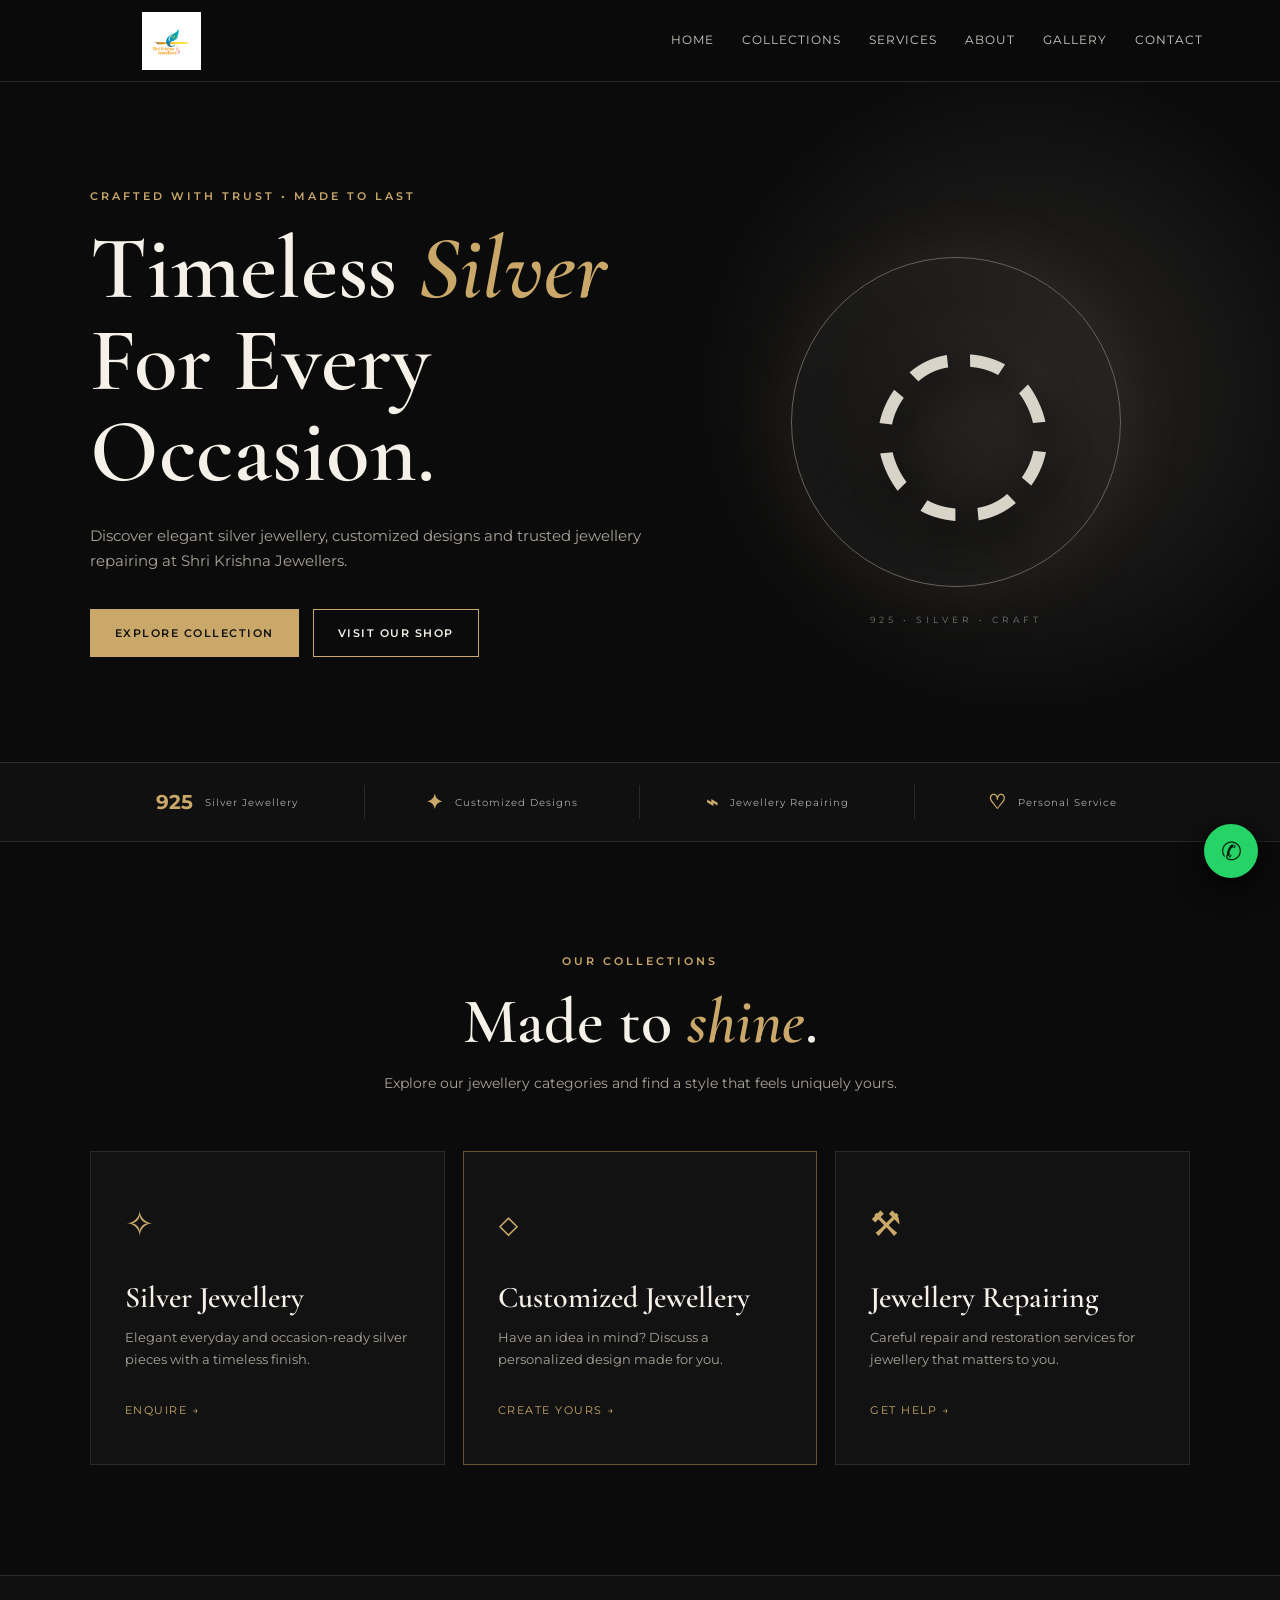
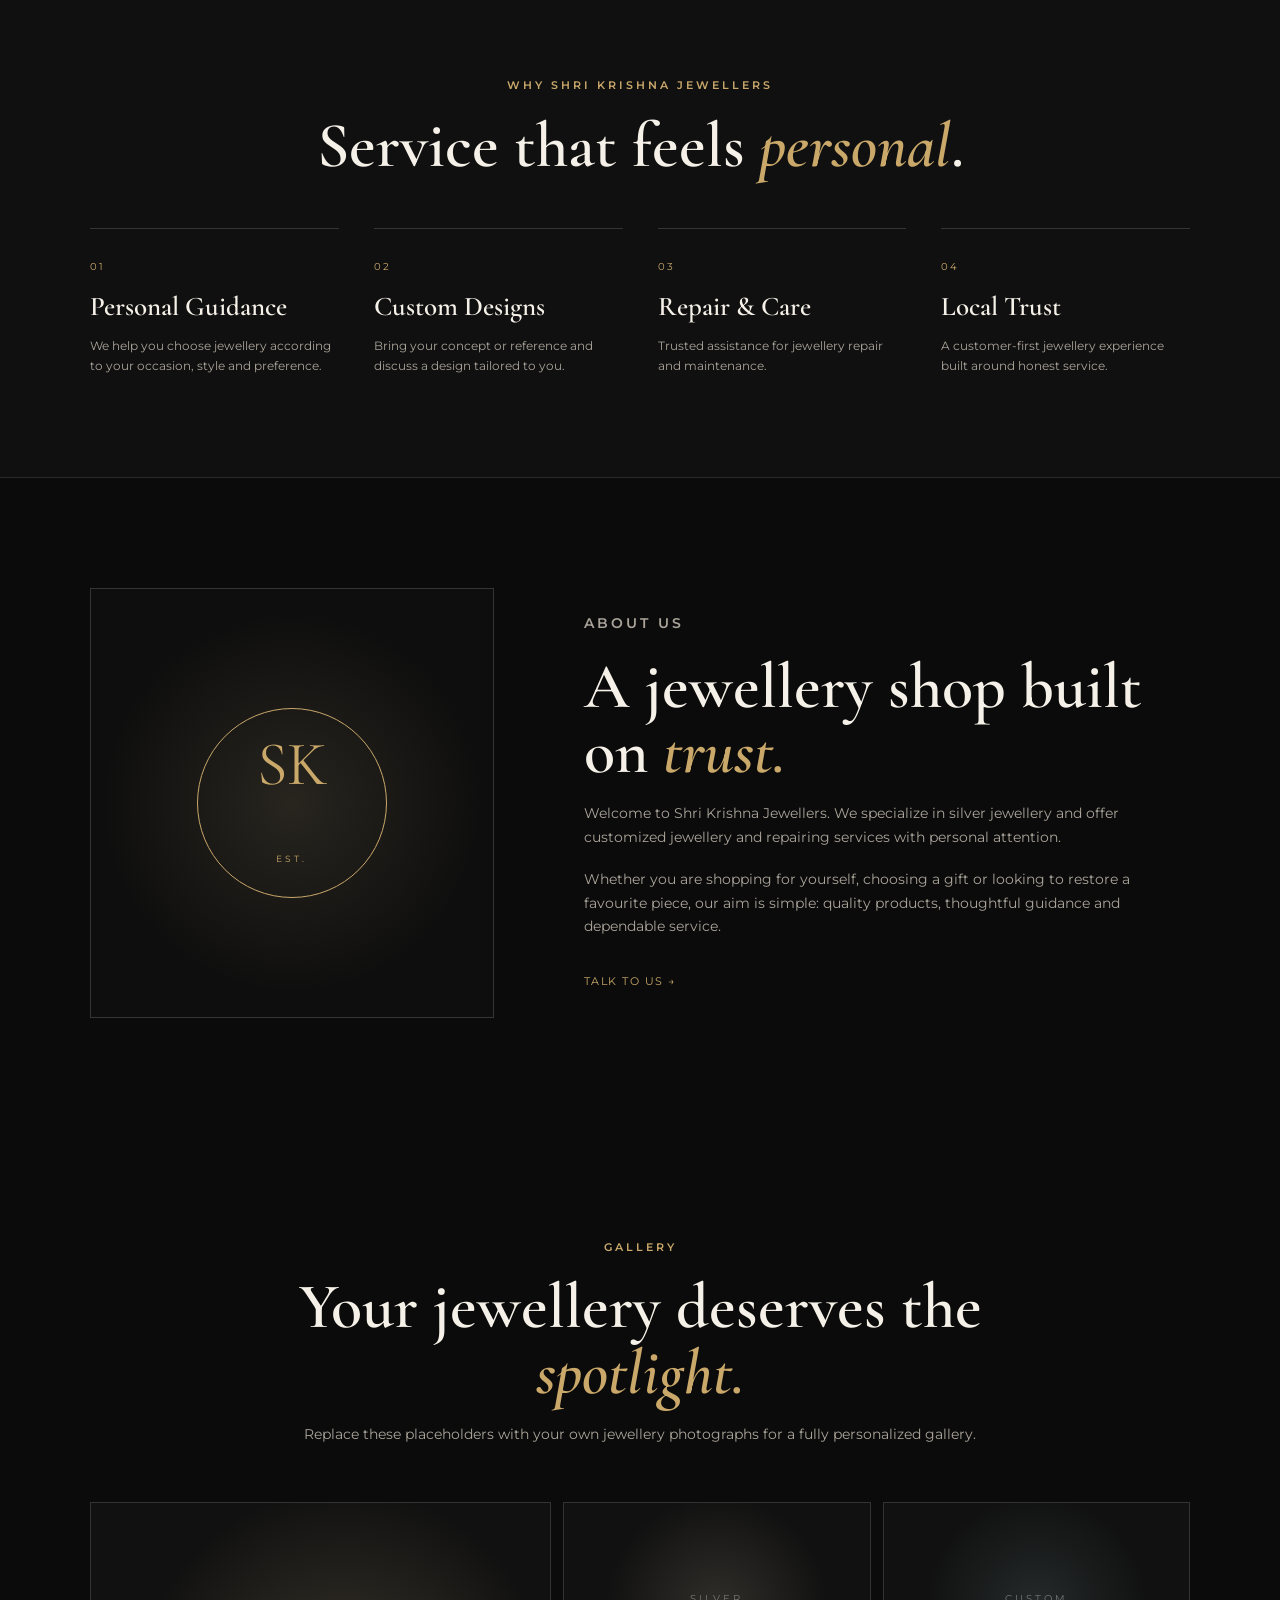
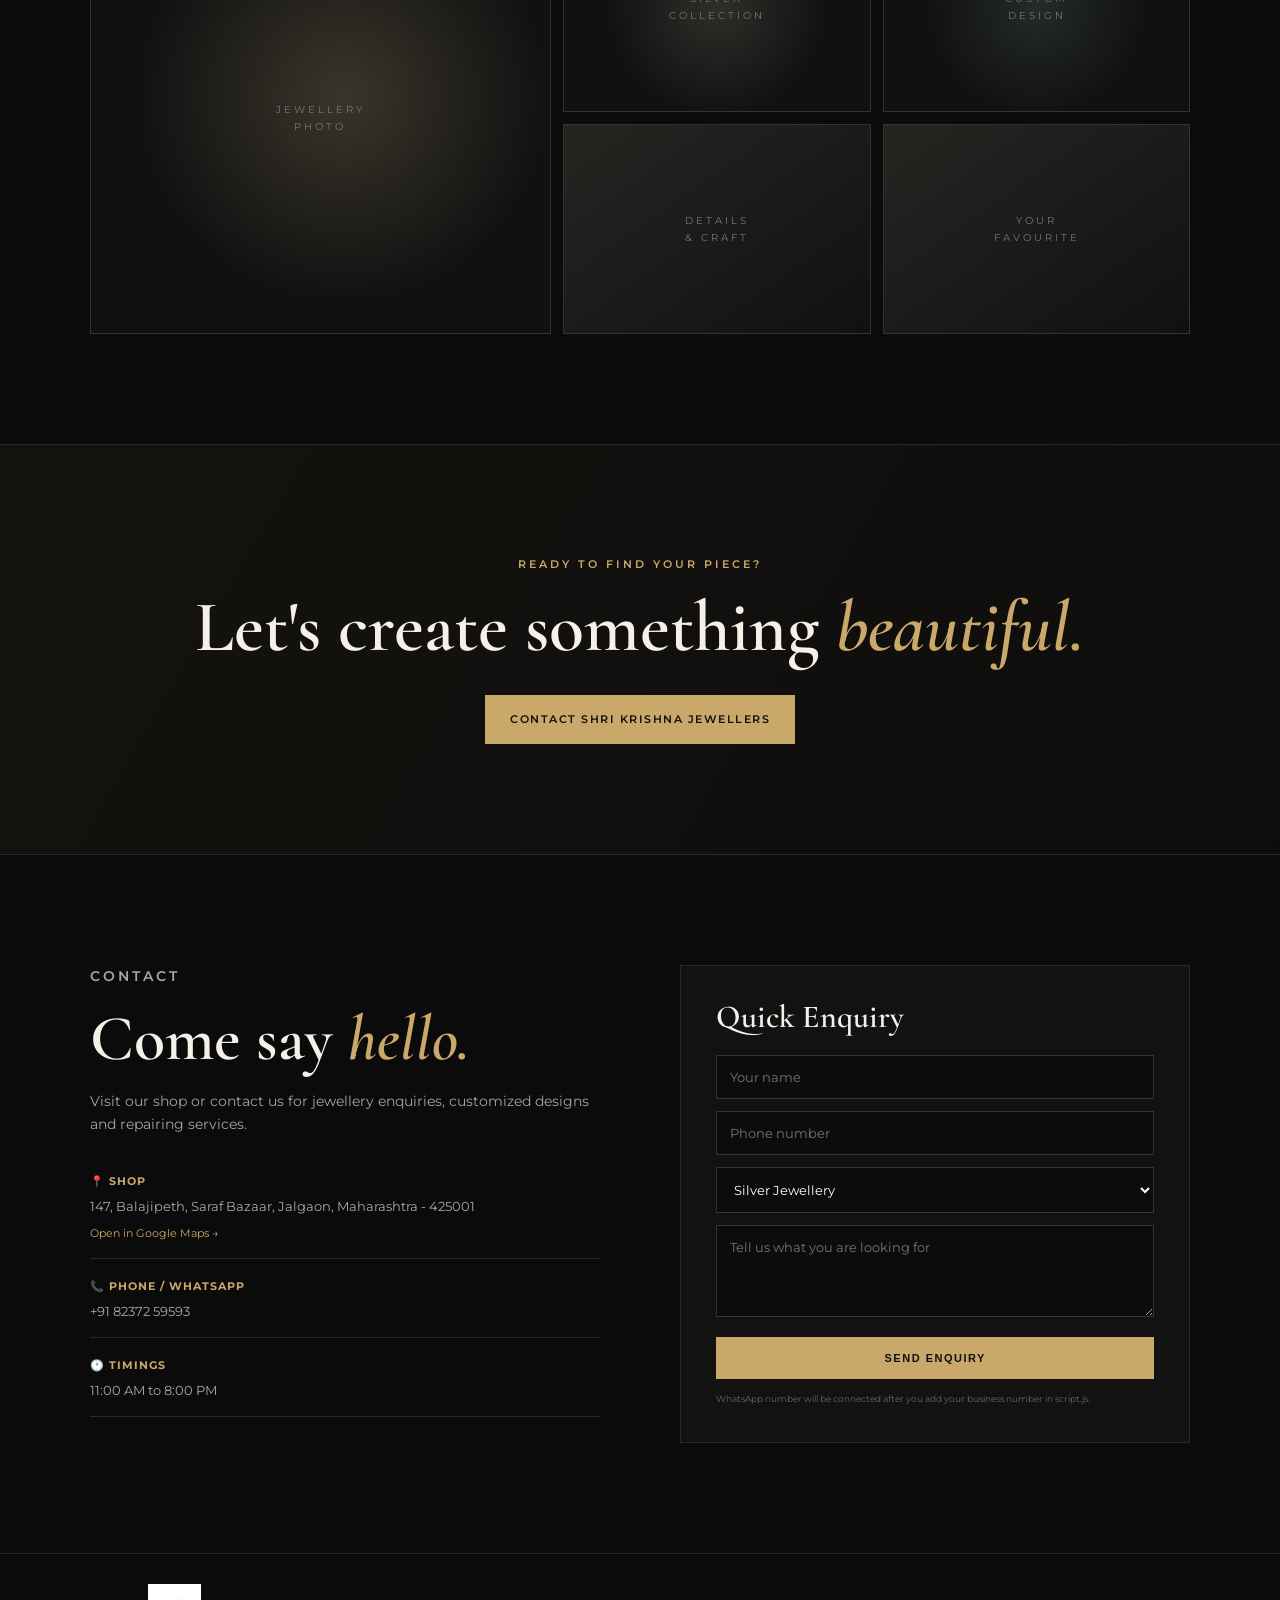
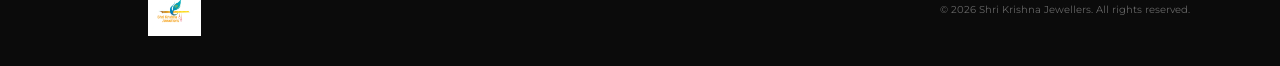
==== index.html @ d9c71d5e "Add files via upload" ====
<!DOCTYPE html>
<html lang="en">
<head>
  <meta charset="UTF-8">
  <meta name="viewport" content="width=device-width, initial-scale=1.0">
  <meta name="description" content="Shri Krishna Jewellers - Silver Jewellery, Customized Jewellery and Jewellery Repairing.">
  <title>Shri Krishna Jewellers | Silver Jewellery</title>
  <link rel="preconnect" href="https://fonts.googleapis.com">
  <link rel="preconnect" href="https://fonts.gstatic.com" crossorigin>
  <link href="https://fonts.googleapis.com/css2?family=Cormorant+Garamond:wght@500;600;700&family=Montserrat:wght@400;500;600&display=swap" rel="stylesheet">
  <link rel="stylesheet" href="style.css">
</head>
<body>
  <header class="header">
    <a class="brand" href="#home">
      <img class="brand-logo" src="logo.png" alt="Shri Krishna Jewellers logo">
    </a>
    <button class="menu-btn" aria-label="Open menu">☰</button>
    <nav class="nav">
      <a href="#home">Home</a>
      <a href="#collections">Collections</a>
      <a href="#services">Services</a>
      <a href="#about">About</a>
      <a href="#gallery">Gallery</a>
      <a href="#contact">Contact</a>
    </nav>
  </header>

  <main>
    <section id="home" class="hero">
      <div class="hero-content">
        <p class="eyebrow">CRAFTED WITH TRUST • MADE TO LAST</p>
        <h1>Timeless <span>Silver</span><br>For Every Occasion.</h1>
        <p class="hero-text">Discover elegant silver jewellery, customized designs and trusted jewellery repairing at Shri Krishna Jewellers.</p>
        <div class="hero-buttons">
          <a class="btn primary" href="#collections">Explore Collection</a>
          <a class="btn secondary" href="#contact">Visit Our Shop</a>
        </div>
      </div>
      <div class="hero-art">
        <div class="orb"></div>
        <div class="ring">◌</div>
        <p>925 • SILVER • CRAFT</p>
      </div>
    </section>

    <section class="trust-strip">
      <div><b>925</b><span>Silver Jewellery</span></div>
      <div><b>✦</b><span>Customized Designs</span></div>
      <div><b>⌁</b><span>Jewellery Repairing</span></div>
      <div><b>♡</b><span>Personal Service</span></div>
    </section>

    <section id="collections" class="section">
      <div class="section-head">
        <p class="eyebrow">OUR COLLECTIONS</p>
        <h2>Made to <span>shine</span>.</h2>
        <p>Explore our jewellery categories and find a style that feels uniquely yours.</p>
      </div>
      <div class="cards">
        <article class="card">
          <div class="card-icon">✧</div>
          <h3>Silver Jewellery</h3>
          <p>Elegant everyday and occasion-ready silver pieces with a timeless finish.</p>
          <a href="#contact">Enquire →</a>
        </article>
        <article class="card featured">
          <div class="card-icon">◇</div>
          <h3>Customized Jewellery</h3>
          <p>Have an idea in mind? Discuss a personalized design made for you.</p>
          <a href="#contact">Create Yours →</a>
        </article>
        <article class="card">
          <div class="card-icon">⚒</div>
          <h3>Jewellery Repairing</h3>
          <p>Careful repair and restoration services for jewellery that matters to you.</p>
          <a href="#contact">Get Help →</a>
        </article>
      </div>
    </section>

    <section id="services" class="dark-section">
      <div class="section-head">
        <p class="eyebrow">WHY SHRI KRISHNA JEWELLERS</p>
        <h2>Service that feels <span>personal</span>.</h2>
      </div>
      <div class="service-grid">
        <div><span>01</span><h3>Personal Guidance</h3><p>We help you choose jewellery according to your occasion, style and preference.</p></div>
        <div><span>02</span><h3>Custom Designs</h3><p>Bring your concept or reference and discuss a design tailored to you.</p></div>
        <div><span>03</span><h3>Repair & Care</h3><p>Trusted assistance for jewellery repair and maintenance.</p></div>
        <div><span>04</span><h3>Local Trust</h3><p>A customer-first jewellery experience built around honest service.</p></div>
      </div>
    </section>

    <section id="about" class="section about">
      <div class="about-visual">
        <div class="seal">SK<br><small>EST.</small></div>
      </div>
      <div>
        <p class="eyebrow">ABOUT US</p>
        <h2>A jewellery shop built on <span>trust.</span></h2>
        <p>Welcome to Shri Krishna Jewellers. We specialize in silver jewellery and offer customized jewellery and repairing services with personal attention.</p>
        <p>Whether you are shopping for yourself, choosing a gift or looking to restore a favourite piece, our aim is simple: quality products, thoughtful guidance and dependable service.</p>
        <a class="text-link" href="#contact">Talk to us →</a>
      </div>
    </section>

    <section id="gallery" class="section gallery">
      <div class="section-head">
        <p class="eyebrow">GALLERY</p>
        <h2>Your jewellery deserves the <span>spotlight.</span></h2>
        <p>Replace these placeholders with your own jewellery photographs for a fully personalized gallery.</p>
      </div>
      <div class="gallery-grid">
        <div class="photo p1">JEWELLERY<br>PHOTO</div>
        <div class="photo p2">SILVER<br>COLLECTION</div>
        <div class="photo p3">CUSTOM<br>DESIGN</div>
        <div class="photo p4">DETAILS<br>& CRAFT</div>
        <div class="photo p5">YOUR<br>FAVOURITE</div>
      </div>
    </section>

    <section class="cta">
      <p class="eyebrow">READY TO FIND YOUR PIECE?</p>
      <h2>Let's create something <span>beautiful.</span></h2>
      <a class="btn primary" href="#contact">Contact Shri Krishna Jewellers</a>
    </section>

    <section id="contact" class="section contact">
      <div>
        <p class="eyebrow">CONTACT</p>
        <h2>Come say <span>hello.</span></h2>
        <p>Visit our shop or contact us for jewellery enquiries, customized designs and repairing services.</p>
        <div class="contact-list">
          <div><b>📍 Shop</b><span>147, Balajipeth, Saraf Bazaar, Jalgaon, Maharashtra - 425001<br><a class="map-link" href="https://www.google.com/maps/search/?api=1&query=147%20Balajipeth%20Saraf%20Bazaar%20Jalgaon%20Maharashtra%20425001" target="_blank" rel="noopener">Open in Google Maps →</a></span></div>
          <div><b>📞 Phone / WhatsApp</b><span>+91 82372 59593</span></div>
          <div><b>🕐 Timings</b><span>11:00 AM to 8:00 PM</span></div>
        </div>
      </div>
      <form class="contact-form" onsubmit="sendWhatsApp(event)">
        <h3>Quick Enquiry</h3>
        <input id="name" type="text" placeholder="Your name" required>
        <input id="phone" type="tel" placeholder="Phone number" required>
        <select id="service">
          <option>Silver Jewellery</option>
          <option>Customized Jewellery</option>
          <option>Jewellery Repairing</option>
          <option>General Enquiry</option>
        </select>
        <textarea id="message" rows="4" placeholder="Tell us what you are looking for"></textarea>
        <button class="btn primary" type="submit">Send Enquiry</button>
        <small>WhatsApp number will be connected after you add your business number in script.js.</small>
      </form>
    </section>
  </main>

  <footer>
    <div class="brand">
      <img class="brand-logo footer-logo" src="logo.png" alt="Shri Krishna Jewellers logo">
    </div>
    <p>© <span id="year"></span> Shri Krishna Jewellers. All rights reserved.</p>
  </footer>

  <a class="floating-wa" href="#" onclick="openWhatsApp(event)" aria-label="WhatsApp">✆</a>
  <script src="script.js"></script>
</body>
</html>
---- style.css ----
*{box-sizing:border-box;margin:0;padding:0}
:root{--bg:#0b0b0b;--panel:#121212;--text:#f5f1e8;--muted:#aaa49a;--silver:#d8d4cc;--gold:#c9a86a;--line:#292929}
html{scroll-behavior:smooth}
body{background:var(--bg);color:var(--text);font-family:Montserrat,Arial,sans-serif;line-height:1.7}
a{text-decoration:none;color:inherit}
.header{height:82px;display:flex;align-items:center;justify-content:space-between;padding:0 6%;border-bottom:1px solid var(--line);position:sticky;top:0;background:rgba(11,11,11,.94);backdrop-filter:blur(12px);z-index:20}
.brand{display:flex;align-items:center;gap:12px}.brand-logo{width:190px;height:58px;object-fit:contain;display:block}.footer-logo{width:170px;height:52px}.map-link{display:inline-block;color:var(--gold);font-size:11px;margin-top:7px}
.nav{display:flex;gap:28px;font-size:12px;text-transform:uppercase;letter-spacing:1px}.nav a{color:#d0cbc2}.nav a:hover{color:var(--gold)}
.menu-btn{display:none;background:none;border:0;color:white;font-size:25px}
.hero{min-height:680px;padding:80px 7%;display:grid;grid-template-columns:1.15fr .85fr;align-items:center;overflow:hidden;background:radial-gradient(circle at 80% 45%,#292725 0,transparent 30%)}
.eyebrow{color:var(--gold);font-size:11px;letter-spacing:3px;font-weight:600;margin-bottom:18px}
h1,h2,h3{font-family:"Cormorant Garamond",serif;font-weight:600;line-height:1.02}
h1{font-size:clamp(58px,7vw,98px);max-width:800px}.hero h1 span,h2 span{color:var(--gold);font-style:italic}
.hero-text{max-width:600px;color:var(--muted);margin:25px 0 35px;font-size:15px}
.hero-buttons{display:flex;gap:14px;flex-wrap:wrap}.btn{display:inline-block;padding:14px 24px;border:1px solid var(--gold);font-size:11px;text-transform:uppercase;letter-spacing:1.5px;font-weight:600;cursor:pointer}.primary{background:var(--gold);color:#111}.secondary{background:transparent;color:var(--text)}
.hero-art{height:480px;position:relative;display:grid;place-items:center}.orb{width:330px;height:330px;border-radius:50%;border:1px solid #67635d;box-shadow:0 0 80px rgba(201,168,106,.08),inset 0 0 80px rgba(255,255,255,.04)}.ring{position:absolute;font-size:220px;font-family:serif;color:#d9d4c8;transform:rotate(-25deg);text-shadow:0 15px 35px #000}.hero-art p{position:absolute;bottom:35px;letter-spacing:4px;color:#777;font-size:9px}
.trust-strip{border-top:1px solid var(--line);border-bottom:1px solid var(--line);display:grid;grid-template-columns:repeat(4,1fr);padding:22px 7%;background:#101010}.trust-strip div{display:flex;gap:12px;align-items:center;justify-content:center;border-right:1px solid var(--line)}.trust-strip div:last-child{border:0}.trust-strip b{color:var(--gold);font-size:20px}.trust-strip span{font-size:10px;letter-spacing:1px;color:#aaa}
.section{padding:110px 7%}.section-head{text-align:center;max-width:700px;margin:0 auto 55px}.section-head h2,.about h2,.contact h2{font-size:clamp(42px,5vw,64px);margin-bottom:18px}.section-head>p:last-child,.about>div:last-child>p,.contact>div>p{color:var(--muted);font-size:14px}
.cards{display:grid;grid-template-columns:repeat(3,1fr);gap:18px}.card{background:var(--panel);border:1px solid var(--line);padding:42px 34px;min-height:280px;transition:.3s}.card:hover{transform:translateY(-6px);border-color:#575149}.card.featured{border-color:#66553b}.card-icon{font-size:35px;color:var(--gold);margin-bottom:30px}.card h3{font-size:30px;margin-bottom:12px}.card p{font-size:13px;color:var(--muted);margin-bottom:25px}.card a,.text-link{color:var(--gold);font-size:11px;text-transform:uppercase;letter-spacing:1.5px}
.dark-section{padding:100px 7%;background:#101010;border-top:1px solid var(--line);border-bottom:1px solid var(--line)}.dark-section .section-head{margin-bottom:50px}.service-grid{display:grid;grid-template-columns:repeat(4,1fr);gap:35px}.service-grid div{border-top:1px solid #343434;padding-top:22px}.service-grid span{font-size:10px;color:var(--gold);letter-spacing:2px}.service-grid h3{font-size:27px;margin:15px 0}.service-grid p{font-size:12px;color:var(--muted)}
.about{display:grid;grid-template-columns:.8fr 1.2fr;gap:90px;align-items:center}.about-visual{min-height:430px;border:1px solid #353535;background:radial-gradient(circle,#28251f,#0e0e0e 65%);display:grid;place-items:center}.seal{width:190px;height:190px;border:1px solid var(--gold);border-radius:50%;display:grid;place-items:center;text-align:center;color:var(--gold);font-family:"Cormorant Garamond";font-size:62px;line-height:.7}.seal small{font-family:Montserrat;font-size:9px;letter-spacing:3px}.about>div:last-child p{margin-bottom:18px}.text-link{display:inline-block;margin-top:15px}
.gallery-grid{display:grid;grid-template-columns:1.2fr .8fr .8fr;grid-template-rows:210px 210px;gap:12px}.photo{display:grid;place-items:center;text-align:center;border:1px solid #333;background:linear-gradient(145deg,#262522,#111);color:#777;letter-spacing:3px;font-size:10px}.p1{grid-row:span 2;background:radial-gradient(circle at 55% 45%,#3a352b,#111 60%)}.p2{background:radial-gradient(circle at 50% 50%,#302e2a,#111 60%)}.p3{background:radial-gradient(circle at 50% 50%,#252a2a,#111 60%)}
.cta{text-align:center;padding:110px 7%;background:linear-gradient(120deg,#15130f,#0d0d0d);border-top:1px solid var(--line);border-bottom:1px solid var(--line)}.cta h2{font-size:clamp(42px,6vw,72px);margin-bottom:30px}
.contact{display:grid;grid-template-columns:1fr 1fr;gap:80px}.contact-list{margin-top:35px;display:grid;gap:18px}.contact-list div{border-bottom:1px solid var(--line);padding-bottom:15px}.contact-list b{display:block;color:var(--gold);font-size:11px;letter-spacing:1px;text-transform:uppercase}.contact-list span{display:block;color:#aaa;font-size:13px;margin-top:4px}.contact-form{background:var(--panel);border:1px solid var(--line);padding:35px}.contact-form h3{font-size:32px;margin-bottom:22px}.contact-form input,.contact-form select,.contact-form textarea{width:100%;margin-bottom:12px;background:#0c0c0c;border:1px solid #333;color:white;padding:13px;font:13px Montserrat;outline:none}.contact-form input:focus,.contact-form textarea:focus{border-color:var(--gold)}.contact-form button{width:100%}.contact-form small{display:block;color:#666;font-size:9px;margin-top:12px}
footer{padding:30px 7%;border-top:1px solid var(--line);display:flex;justify-content:space-between;align-items:center;gap:20px}footer p{font-size:10px;color:#666}.floating-wa{position:fixed;right:22px;bottom:22px;width:54px;height:54px;border-radius:50%;background:#25d366;color:#061d0d;display:grid;place-items:center;font-size:25px;z-index:30;box-shadow:0 8px 30px #000}
@media(max-width:800px){.header{height:70px}.menu-btn{display:block}.nav{display:none;position:absolute;top:70px;left:0;right:0;padding:20px 7%;background:#111;border-bottom:1px solid var(--line);flex-direction:column;gap:18px}.nav.open{display:flex}.hero{grid-template-columns:1fr;padding-top:65px;min-height:auto}.hero-art{height:320px}.orb{width:240px;height:240px}.ring{font-size:160px}.trust-strip{grid-template-columns:1fr 1fr;gap:0}.trust-strip div{padding:13px 5px;border-bottom:1px solid var(--line)}.cards,.service-grid,.contact,.about{grid-template-columns:1fr}.section,.dark-section{padding:75px 7%}.about{gap:45px}.about-visual{min-height:300px}.gallery-grid{grid-template-columns:1fr 1fr;grid-template-rows:170px 170px 170px}.p1{grid-row:span 1;grid-column:span 2}.cta{padding:75px 7%}footer{flex-direction:column;align-items:flex-start}}
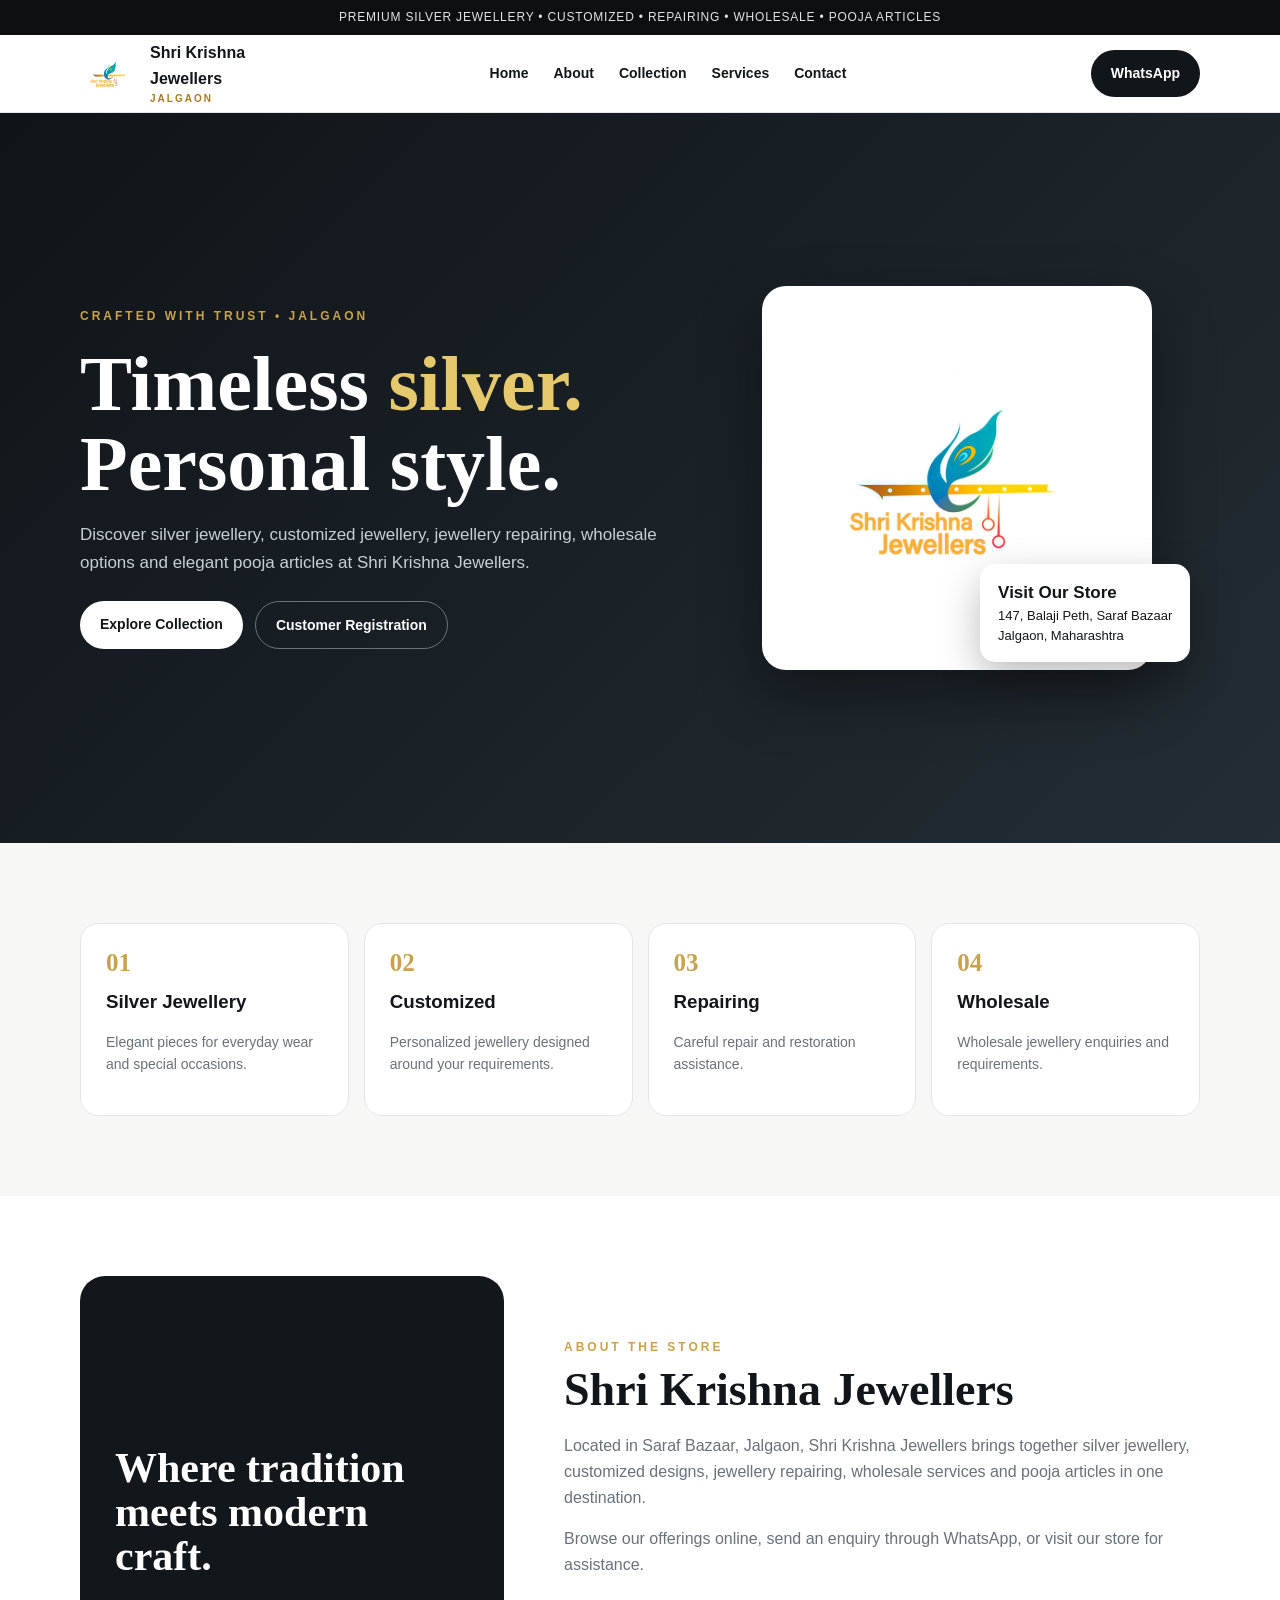
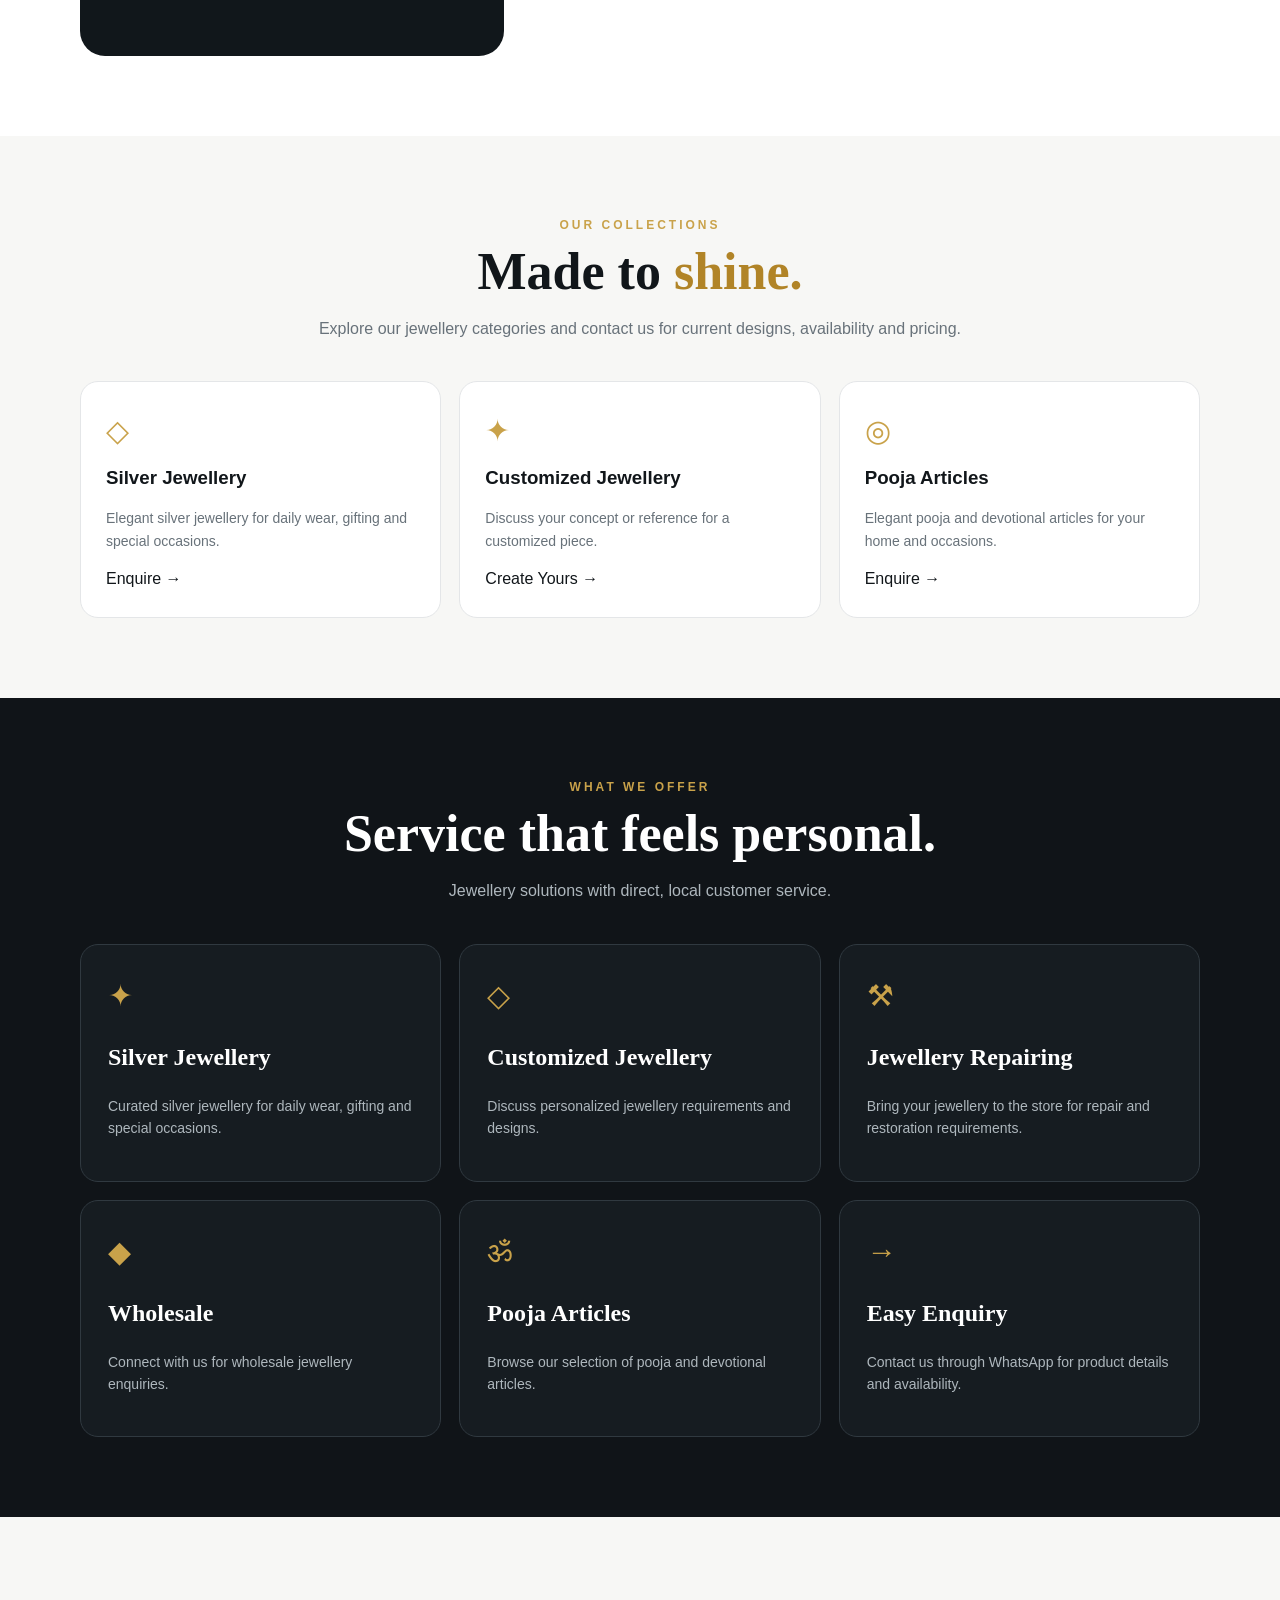
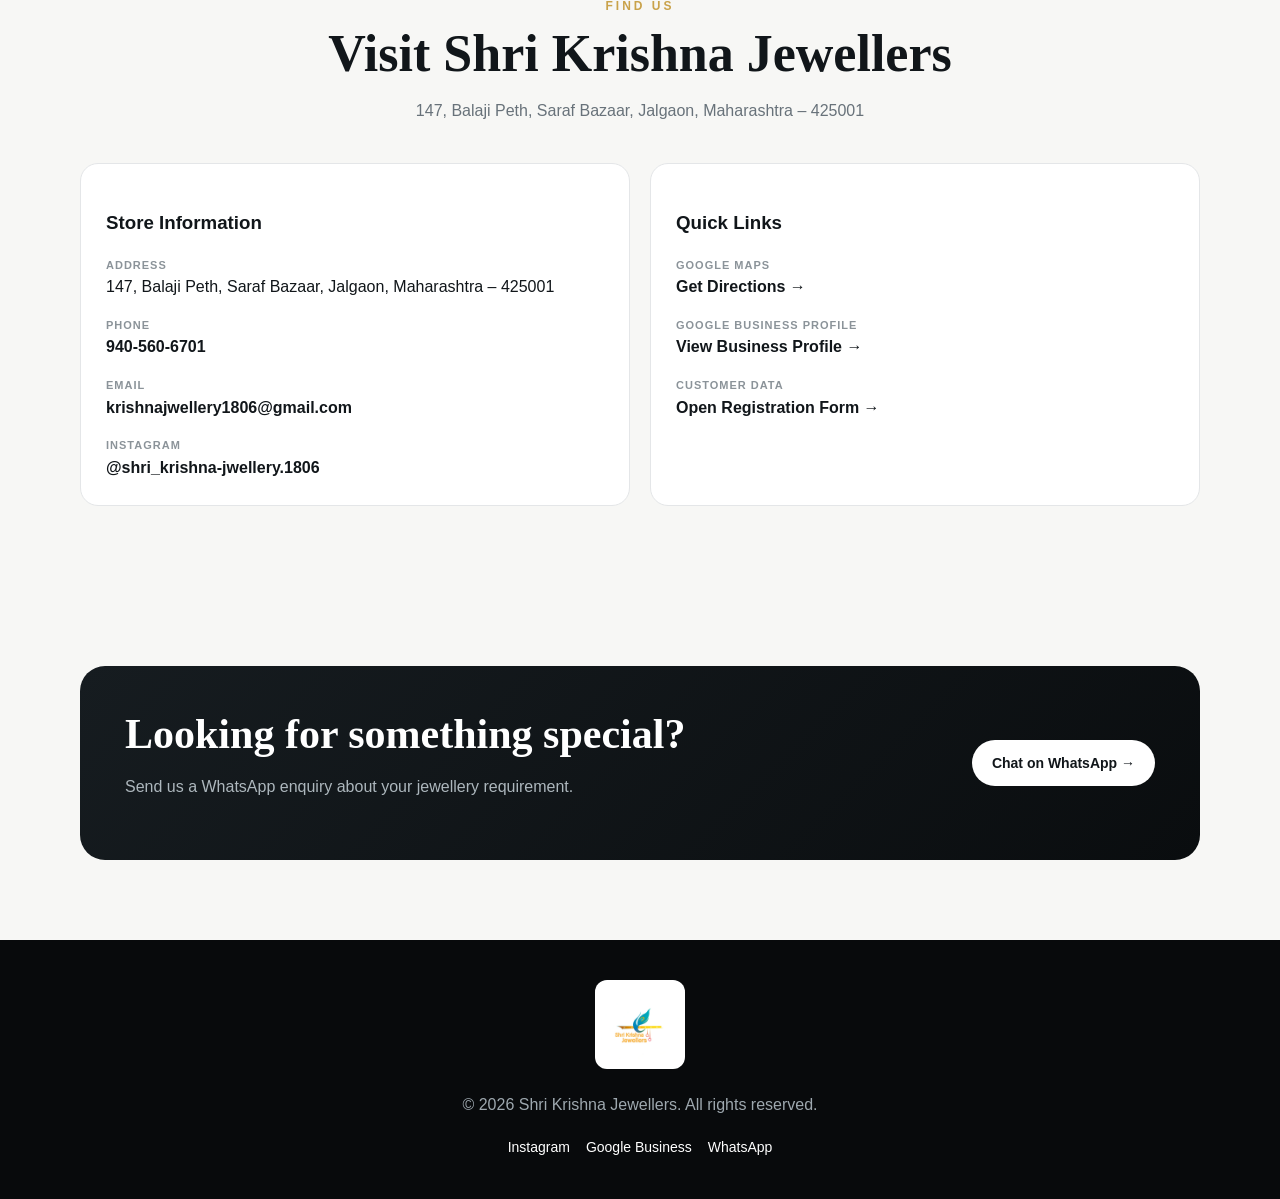
==== commit 22a5c2d2: "Replace website with premium Shri Krishna Jewellers design" ====
--- a/index.html
+++ b/index.html
@@ -1,167 +1,14 @@
-<!DOCTYPE html>
-<html lang="en">
-<head>
-  <meta charset="UTF-8">
-  <meta name="viewport" content="width=device-width, initial-scale=1.0">
-  <meta name="description" content="Shri Krishna Jewellers - Silver Jewellery, Customized Jewellery and Jewellery Repairing.">
-  <title>Shri Krishna Jewellers | Silver Jewellery</title>
-  <link rel="preconnect" href="https://fonts.googleapis.com">
-  <link rel="preconnect" href="https://fonts.gstatic.com" crossorigin>
-  <link href="https://fonts.googleapis.com/css2?family=Cormorant+Garamond:wght@500;600;700&family=Montserrat:wght@400;500;600&display=swap" rel="stylesheet">
-  <link rel="stylesheet" href="style.css">
-</head>
-<body>
-  <header class="header">
-    <a class="brand" href="#home">
-      <img class="brand-logo" src="logo.png" alt="Shri Krishna Jewellers logo">
-    </a>
-    <button class="menu-btn" aria-label="Open menu">☰</button>
-    <nav class="nav">
-      <a href="#home">Home</a>
-      <a href="#collections">Collections</a>
-      <a href="#services">Services</a>
-      <a href="#about">About</a>
-      <a href="#gallery">Gallery</a>
-      <a href="#contact">Contact</a>
-    </nav>
-  </header>
-
-  <main>
-    <section id="home" class="hero">
-      <div class="hero-content">
-        <p class="eyebrow">CRAFTED WITH TRUST • MADE TO LAST</p>
-        <h1>Timeless <span>Silver</span><br>For Every Occasion.</h1>
-        <p class="hero-text">Discover elegant silver jewellery, customized designs and trusted jewellery repairing at Shri Krishna Jewellers.</p>
-        <div class="hero-buttons">
-          <a class="btn primary" href="#collections">Explore Collection</a>
-          <a class="btn secondary" href="#contact">Visit Our Shop</a>
-        </div>
-      </div>
-      <div class="hero-art">
-        <div class="orb"></div>
-        <div class="ring">◌</div>
-        <p>925 • SILVER • CRAFT</p>
-      </div>
-    </section>
-
-    <section class="trust-strip">
-      <div><b>925</b><span>Silver Jewellery</span></div>
-      <div><b>✦</b><span>Customized Designs</span></div>
-      <div><b>⌁</b><span>Jewellery Repairing</span></div>
-      <div><b>♡</b><span>Personal Service</span></div>
-    </section>
-
-    <section id="collections" class="section">
-      <div class="section-head">
-        <p class="eyebrow">OUR COLLECTIONS</p>
-        <h2>Made to <span>shine</span>.</h2>
-        <p>Explore our jewellery categories and find a style that feels uniquely yours.</p>
-      </div>
-      <div class="cards">
-        <article class="card">
-          <div class="card-icon">✧</div>
-          <h3>Silver Jewellery</h3>
-          <p>Elegant everyday and occasion-ready silver pieces with a timeless finish.</p>
-          <a href="#contact">Enquire →</a>
-        </article>
-        <article class="card featured">
-          <div class="card-icon">◇</div>
-          <h3>Customized Jewellery</h3>
-          <p>Have an idea in mind? Discuss a personalized design made for you.</p>
-          <a href="#contact">Create Yours →</a>
-        </article>
-        <article class="card">
-          <div class="card-icon">⚒</div>
-          <h3>Jewellery Repairing</h3>
-          <p>Careful repair and restoration services for jewellery that matters to you.</p>
-          <a href="#contact">Get Help →</a>
-        </article>
-      </div>
-    </section>
-
-    <section id="services" class="dark-section">
-      <div class="section-head">
-        <p class="eyebrow">WHY SHRI KRISHNA JEWELLERS</p>
-        <h2>Service that feels <span>personal</span>.</h2>
-      </div>
-      <div class="service-grid">
-        <div><span>01</span><h3>Personal Guidance</h3><p>We help you choose jewellery according to your occasion, style and preference.</p></div>
-        <div><span>02</span><h3>Custom Designs</h3><p>Bring your concept or reference and discuss a design tailored to you.</p></div>
-        <div><span>03</span><h3>Repair & Care</h3><p>Trusted assistance for jewellery repair and maintenance.</p></div>
-        <div><span>04</span><h3>Local Trust</h3><p>A customer-first jewellery experience built around honest service.</p></div>
-      </div>
-    </section>
-
-    <section id="about" class="section about">
-      <div class="about-visual">
-        <div class="seal">SK<br><small>EST.</small></div>
-      </div>
-      <div>
-        <p class="eyebrow">ABOUT US</p>
-        <h2>A jewellery shop built on <span>trust.</span></h2>
-        <p>Welcome to Shri Krishna Jewellers. We specialize in silver jewellery and offer customized jewellery and repairing services with personal attention.</p>
-        <p>Whether you are shopping for yourself, choosing a gift or looking to restore a favourite piece, our aim is simple: quality products, thoughtful guidance and dependable service.</p>
-        <a class="text-link" href="#contact">Talk to us →</a>
-      </div>
-    </section>
-
-    <section id="gallery" class="section gallery">
-      <div class="section-head">
-        <p class="eyebrow">GALLERY</p>
-        <h2>Your jewellery deserves the <span>spotlight.</span></h2>
-        <p>Replace these placeholders with your own jewellery photographs for a fully personalized gallery.</p>
-      </div>
-      <div class="gallery-grid">
-        <div class="photo p1">JEWELLERY<br>PHOTO</div>
-        <div class="photo p2">SILVER<br>COLLECTION</div>
-        <div class="photo p3">CUSTOM<br>DESIGN</div>
-        <div class="photo p4">DETAILS<br>& CRAFT</div>
-        <div class="photo p5">YOUR<br>FAVOURITE</div>
-      </div>
-    </section>
-
-    <section class="cta">
-      <p class="eyebrow">READY TO FIND YOUR PIECE?</p>
-      <h2>Let's create something <span>beautiful.</span></h2>
-      <a class="btn primary" href="#contact">Contact Shri Krishna Jewellers</a>
-    </section>
-
-    <section id="contact" class="section contact">
-      <div>
-        <p class="eyebrow">CONTACT</p>
-        <h2>Come say <span>hello.</span></h2>
-        <p>Visit our shop or contact us for jewellery enquiries, customized designs and repairing services.</p>
-        <div class="contact-list">
-          <div><b>📍 Shop</b><span>147, Balajipeth, Saraf Bazaar, Jalgaon, Maharashtra - 425001<br><a class="map-link" href="https://www.google.com/maps/search/?api=1&query=147%20Balajipeth%20Saraf%20Bazaar%20Jalgaon%20Maharashtra%20425001" target="_blank" rel="noopener">Open in Google Maps →</a></span></div>
-          <div><b>📞 Phone / WhatsApp</b><span>+91 82372 59593</span></div>
-          <div><b>🕐 Timings</b><span>11:00 AM to 8:00 PM</span></div>
-        </div>
-      </div>
-      <form class="contact-form" onsubmit="sendWhatsApp(event)">
-        <h3>Quick Enquiry</h3>
-        <input id="name" type="text" placeholder="Your name" required>
-        <input id="phone" type="tel" placeholder="Phone number" required>
-        <select id="service">
-          <option>Silver Jewellery</option>
-          <option>Customized Jewellery</option>
-          <option>Jewellery Repairing</option>
-          <option>General Enquiry</option>
-        </select>
-        <textarea id="message" rows="4" placeholder="Tell us what you are looking for"></textarea>
-        <button class="btn primary" type="submit">Send Enquiry</button>
-        <small>WhatsApp number will be connected after you add your business number in script.js.</small>
-      </form>
-    </section>
-  </main>
-
-  <footer>
-    <div class="brand">
-      <img class="brand-logo footer-logo" src="logo.png" alt="Shri Krishna Jewellers logo">
-    </div>
-    <p>© <span id="year"></span> Shri Krishna Jewellers. All rights reserved.</p>
-  </footer>
-
-  <a class="floating-wa" href="#" onclick="openWhatsApp(event)" aria-label="WhatsApp">✆</a>
-  <script src="script.js"></script>
-</body>
-</html>+<!doctype html>
+<html lang="en"><head><meta charset="utf-8"><meta name="viewport" content="width=device-width,initial-scale=1"><meta name="description" content="Shri Krishna Jewellers, Jalgaon — Silver Jewellery, Customized Jewellery, Jewellery Repairing, Wholesale and Pooja Articles."><title>Shri Krishna Jewellers | Jalgaon</title><style>
+:root{--bg:#f7f7f5;--ink:#11161a;--muted:#68727a;--gold:#c9a24a;--silver:#dfe4e7;--line:#e4e6e8}*{box-sizing:border-box}html{scroll-behavior:smooth}body{margin:0;font-family:Arial,Helvetica,sans-serif;color:var(--ink);background:var(--bg);line-height:1.6}a{text-decoration:none;color:inherit}.wrap{width:min(1120px,92%);margin:auto}.top{background:#0d1012;color:#dfe4e7;text-align:center;font-size:12px;padding:8px;letter-spacing:.8px}.nav{height:78px;background:#fff;border-bottom:1px solid var(--line);display:flex;align-items:center;justify-content:space-between;position:sticky;top:0;z-index:10}.nav .wrap{display:flex;align-items:center;justify-content:space-between}.brand{display:flex;align-items:center;gap:12px;font-weight:800}.brand img{width:58px;height:58px;object-fit:contain}.brand small{display:block;color:#a77d20;font-size:10px;letter-spacing:2px}.links{display:flex;gap:25px;font-size:14px;font-weight:700}.btn{display:inline-block;padding:12px 20px;border-radius:30px;font-weight:800;font-size:14px}.dark{background:var(--ink);color:#fff}.hero{background:linear-gradient(135deg,#0f1418,#242d34);color:#fff}.hero .wrap{min-height:570px;display:grid;grid-template-columns:1.1fr .9fr;align-items:center;gap:40px}.eyebrow{font-size:12px;font-weight:800;letter-spacing:3px;color:var(--gold);text-transform:uppercase}.hero h1{font:700 clamp(46px,7vw,78px)/1.02 Georgia,serif;margin:18px 0}.hero h1 span{color:#e6c86d}.hero p{max-width:610px;color:#c8d0d5;font-size:17px}.hero .actions{display:flex;gap:12px;flex-wrap:wrap;margin-top:25px}.light{background:#fff;color:#11161a}.hero-logo{background:#fff;border-radius:24px;padding:28px;width:min(390px,90%);display:block;margin:auto;box-shadow:0 25px 60px #0006}.hero-art{position:relative}.badge{position:absolute;right:2%;bottom:2%;background:#fff;color:#11161a;padding:15px 18px;border-radius:15px;font-size:13px;box-shadow:0 15px 40px #0004}.badge b{display:block;font-size:17px}section{padding:80px 0}.section-title{text-align:center;max-width:700px;margin:0 auto 40px}.section-title h2{font:700 clamp(34px,5vw,52px)/1.1 Georgia,serif;margin:8px 0}.section-title p{color:var(--muted)}.features{display:grid;grid-template-columns:repeat(4,1fr);gap:15px}.feature,.card,.contact-box{background:#fff;border:1px solid var(--line);border-radius:18px;padding:25px}.feature b{color:var(--gold);font:700 25px Georgia,serif}.feature h3,.card h3{margin:8px 0}.feature p,.card p{color:var(--muted);font-size:14px}.about{background:#fff}.about-grid{display:grid;grid-template-columns:.8fr 1.2fr;gap:60px;align-items:center}.about-art{background:#11171b;border-radius:25px;min-height:380px;display:flex;align-items:end;padding:35px;color:#fff;overflow:hidden}.about-art h3{font:700 42px/1.05 Georgia,serif}.about-copy h2{font:700 46px/1.1 Georgia,serif;margin:8px 0 18px}.about-copy p{color:var(--muted)}.cards{display:grid;grid-template-columns:repeat(3,1fr);gap:18px}.card{transition:.2s}.card:hover{transform:translateY(-5px);box-shadow:0 18px 45px #10141818}.icon{font-size:30px;color:var(--gold)}.services{background:#101418;color:#fff}.services .section-title p{color:#aeb7bd}.service-grid{display:grid;grid-template-columns:repeat(3,1fr);gap:18px}.service{padding:27px;border:1px solid #303940;border-radius:18px;background:#161c21}.service h3{font:700 24px Georgia,serif}.service p{color:#aeb7bd;font-size:14px}.contact{background:#fff}.contact-grid{display:grid;grid-template-columns:1fr 1fr;gap:20px}.info{display:grid;gap:17px}.info strong{display:block;font-size:11px;color:#8b9399;letter-spacing:1px;text-transform:uppercase}.info a{font-weight:700}.cta{background:linear-gradient(135deg,#161c20,#0a0d0f);color:#fff;border-radius:25px;padding:45px;display:flex;align-items:center;justify-content:space-between;gap:25px}.cta h2{font:700 42px/1.1 Georgia,serif;margin:0}.cta p{color:#adb7bd}footer{background:#080a0c;color:#9ea8af;padding:40px 0;text-align:center}footer img{width:90px;background:#fff;border-radius:12px;padding:6px}.social{margin-top:12px}.social a{margin:0 8px;color:#fff;font-size:14px}@media(max-width:850px){.links{display:none}.hero .wrap,.about-grid,.contact-grid{grid-template-columns:1fr}.hero .wrap{padding:55px 0}.features,.cards,.service-grid{grid-template-columns:1fr 1fr}.about-art{min-height:280px}}@media(max-width:560px){section{padding:60px 0}.features,.cards,.service-grid{grid-template-columns:1fr}.cta{display:block}.cta h2{font-size:34px;margin-bottom:18px}.brand img{width:48px;height:48px}.nav{height:68px}}
+</style></head><body>
+<div class="top">PREMIUM SILVER JEWELLERY • CUSTOMIZED • REPAIRING • WHOLESALE • POOJA ARTICLES</div>
+<header class="nav"><div class="wrap"><a class="brand" href="#home"><img src="logo.png" alt="Shri Krishna Jewellers logo"><span>Shri Krishna<br>Jewellers<small>JALGAON</small></span></a><nav class="links"><a href="#home">Home</a><a href="#about">About</a><a href="#collections">Collection</a><a href="#services">Services</a><a href="#contact">Contact</a></nav><a class="btn dark" href="https://wa.me/919405606701" target="_blank" rel="noopener">WhatsApp</a></div></header>
+<main id="home"><section class="hero"><div class="wrap"><div><div class="eyebrow">CRAFTED WITH TRUST • JALGAON</div><h1>Timeless <span>silver.</span><br>Personal style.</h1><p>Discover silver jewellery, customized jewellery, jewellery repairing, wholesale options and elegant pooja articles at Shri Krishna Jewellers.</p><div class="actions"><a class="btn light" href="#collections">Explore Collection</a><a class="btn" style="border:1px solid #69737b;color:#fff" href="https://docs.google.com/forms/d/e/1FAIpQLSd098OZO9wuTZd9VKY-iikTDnfRNSyvYXTgITchU3ZzIPZpMA/viewform?usp=sharing&ouid=113986973036358146931" target="_blank" rel="noopener">Customer Registration</a></div></div><div class="hero-art"><img class="hero-logo" src="logo.png" alt="Shri Krishna Jewellers"><div class="badge"><b>Visit Our Store</b>147, Balaji Peth, Saraf Bazaar<br>Jalgaon, Maharashtra</div></div></div></section>
+<section><div class="wrap"><div class="features"><div class="feature"><b>01</b><h3>Silver Jewellery</h3><p>Elegant pieces for everyday wear and special occasions.</p></div><div class="feature"><b>02</b><h3>Customized</h3><p>Personalized jewellery designed around your requirements.</p></div><div class="feature"><b>03</b><h3>Repairing</h3><p>Careful repair and restoration assistance.</p></div><div class="feature"><b>04</b><h3>Wholesale</h3><p>Wholesale jewellery enquiries and requirements.</p></div></div></div></section>
+<section id="about" class="about"><div class="wrap about-grid"><div class="about-art"><h3>Where tradition<br>meets modern<br>craft.</h3></div><div class="about-copy"><div class="eyebrow">ABOUT THE STORE</div><h2>Shri Krishna Jewellers</h2><p>Located in Saraf Bazaar, Jalgaon, Shri Krishna Jewellers brings together silver jewellery, customized designs, jewellery repairing, wholesale services and pooja articles in one destination.</p><p>Browse our offerings online, send an enquiry through WhatsApp, or visit our store for assistance.</p></div></div></section>
+<section id="collections"><div class="wrap"><div class="section-title"><div class="eyebrow">OUR COLLECTIONS</div><h2>Made to <span style="color:#b18427">shine.</span></h2><p>Explore our jewellery categories and contact us for current designs, availability and pricing.</p></div><div class="cards"><article class="card"><div class="icon">◇</div><h3>Silver Jewellery</h3><p>Elegant silver jewellery for daily wear, gifting and special occasions.</p><a href="https://wa.me/919405606701?text=Hello%20Shri%20Krishna%20Jewellers%2C%20I%20want%20to%20enquire%20about%20Silver%20Jewellery." target="_blank">Enquire →</a></article><article class="card"><div class="icon">✦</div><h3>Customized Jewellery</h3><p>Discuss your concept or reference for a customized piece.</p><a href="https://wa.me/919405606701?text=Hello%20Shri%20Krishna%20Jewellers%2C%20I%20want%20to%20enquire%20about%20Customized%20Jewellery." target="_blank">Create Yours →</a></article><article class="card"><div class="icon">◎</div><h3>Pooja Articles</h3><p>Elegant pooja and devotional articles for your home and occasions.</p><a href="https://wa.me/919405606701?text=Hello%20Shri%20Krishna%20Jewellers%2C%20I%20want%20to%20enquire%20about%20Pooja%20Articles." target="_blank">Enquire →</a></article></div></div></section>
+<section id="services" class="services"><div class="wrap"><div class="section-title"><div class="eyebrow">WHAT WE OFFER</div><h2>Service that feels personal.</h2><p>Jewellery solutions with direct, local customer service.</p></div><div class="service-grid"><div class="service"><div class="icon">✦</div><h3>Silver Jewellery</h3><p>Curated silver jewellery for daily wear, gifting and special occasions.</p></div><div class="service"><div class="icon">◇</div><h3>Customized Jewellery</h3><p>Discuss personalized jewellery requirements and designs.</p></div><div class="service"><div class="icon">⚒</div><h3>Jewellery Repairing</h3><p>Bring your jewellery to the store for repair and restoration requirements.</p></div><div class="service"><div class="icon">◆</div><h3>Wholesale</h3><p>Connect with us for wholesale jewellery enquiries.</p></div><div class="service"><div class="icon">ॐ</div><h3>Pooja Articles</h3><p>Browse our selection of pooja and devotional articles.</p></div><div class="service"><div class="icon">→</div><h3>Easy Enquiry</h3><p>Contact us through WhatsApp for product details and availability.</p></div></div></div></section>
+<section id="contact"><div class="wrap"><div class="section-title"><div class="eyebrow">FIND US</div><h2>Visit Shri Krishna Jewellers</h2><p>147, Balaji Peth, Saraf Bazaar, Jalgaon, Maharashtra – 425001</p></div><div class="contact-grid"><div class="contact-box"><h3>Store Information</h3><div class="info"><div><strong>Address</strong>147, Balaji Peth, Saraf Bazaar, Jalgaon, Maharashtra – 425001</div><div><strong>Phone</strong><a href="tel:+919405606701">940-560-6701</a></div><div><strong>Email</strong><a href="mailto:krishnajwellery1806@gmail.com">krishnajwellery1806@gmail.com</a></div><div><strong>Instagram</strong><a href="https://www.instagram.com/shri_krishna-jwellery.1806/" target="_blank" rel="noopener">@shri_krishna-jwellery.1806</a></div></div></div><div class="contact-box"><h3>Quick Links</h3><div class="info"><div><strong>Google Maps</strong><a href="https://www.google.com/maps/dir/Shri+Krishna+Jewellers,+147,+Balaji+Peth,+Saraf+Bazar+Rd,+Jalgaon,+Maharashtra+425001/Shri+Krishna+Jewellers,+147,+Balaji+Peth,+Saraf+Bazar+Rd,+Jalgaon,+Maharashtra+425001/@20.9994144,75.5659947,14.75z/data=!4m13!4m12!1m5!1m1!1s0x3bd90f711c36b9f7:0x919a68cf399275b1!2m2!1d75.5715322!2d21.0134581!1m5!1m1!1s0x3bd90f711c36b9f7:0x919a68cf399275b1!2m2!1d75.5715322!2d21.0134581" target="_blank" rel="noopener">Get Directions →</a></div><div><strong>Google Business Profile</strong><a href="https://share.google/ru4xUvHC3qm34UgaR" target="_blank" rel="noopener">View Business Profile →</a></div><div><strong>Customer Data</strong><a href="https://docs.google.com/forms/d/e/1FAIpQLSd098OZO9wuTZd9VKY-iikTDnfRNSyvYXTgITchU3ZzIPZpMA/viewform?usp=sharing&ouid=113986973036358146931" target="_blank" rel="noopener">Open Registration Form →</a></div></div></div></div></div></section>
+<section><div class="wrap"><div class="cta"><div><h2>Looking for something special?</h2><p>Send us a WhatsApp enquiry about your jewellery requirement.</p></div><a class="btn light" href="https://wa.me/919405606701" target="_blank" rel="noopener">Chat on WhatsApp →</a></div></div></section></main>
+<footer><div class="wrap"><img src="logo.png" alt="Shri Krishna Jewellers logo"><p>© 2026 Shri Krishna Jewellers. All rights reserved.</p><div class="social"><a href="https://www.instagram.com/shri_krishna-jwellery.1806/" target="_blank">Instagram</a><a href="https://share.google/ru4xUvHC3qm34UgaR" target="_blank">Google Business</a><a href="https://wa.me/919405606701" target="_blank">WhatsApp</a></div></div></footer></body></html>
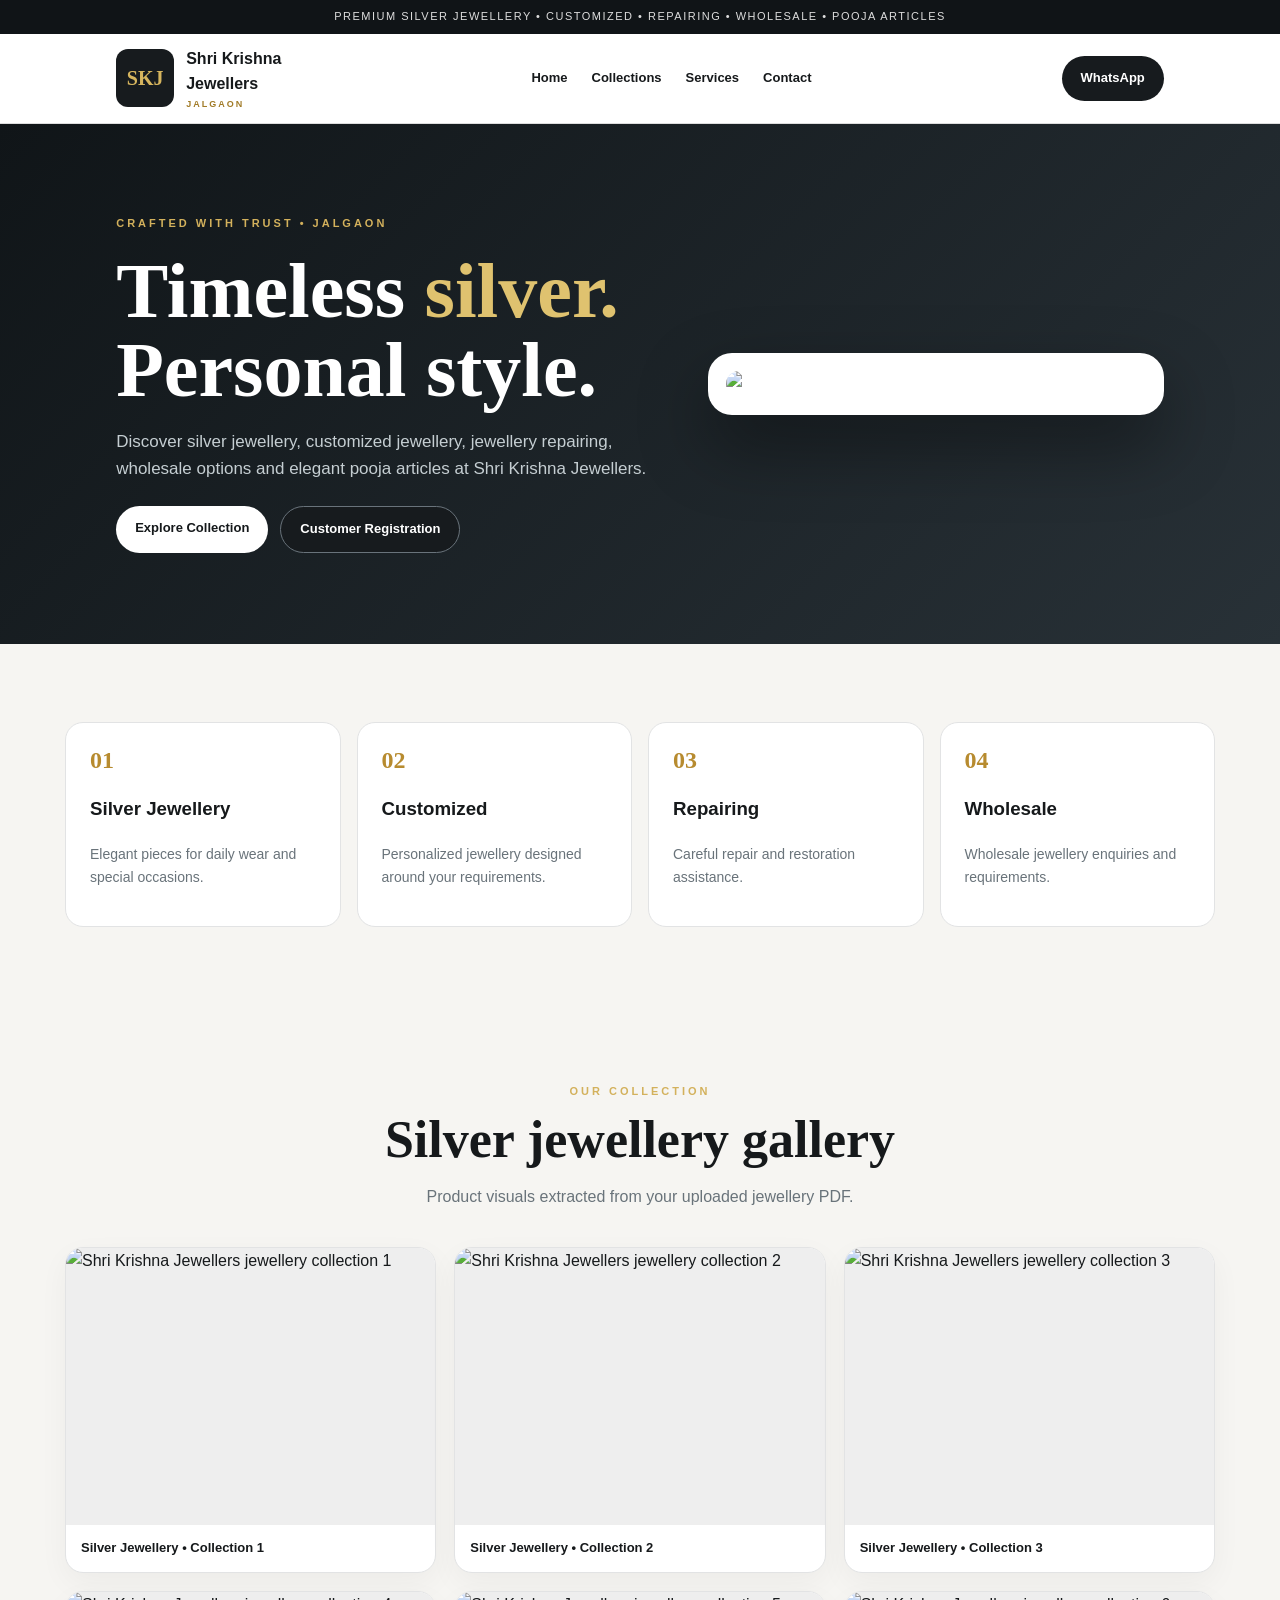
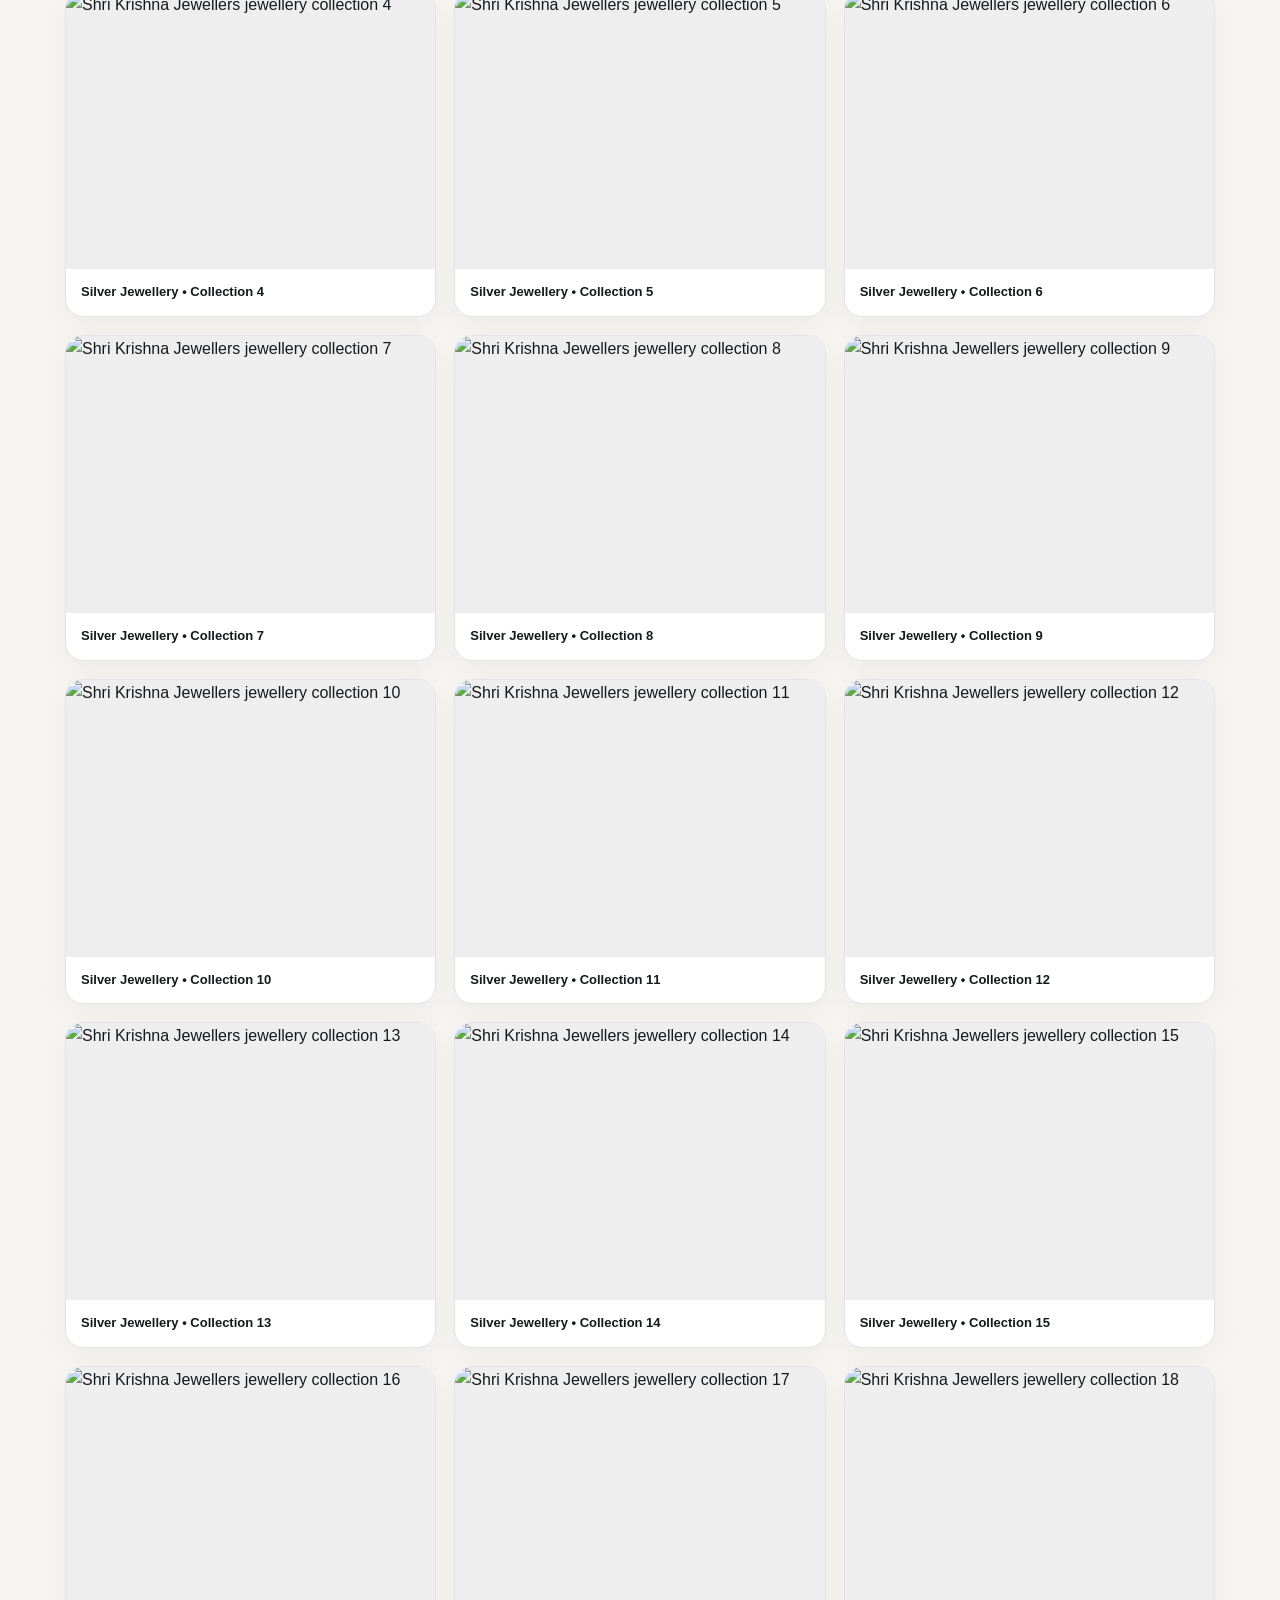
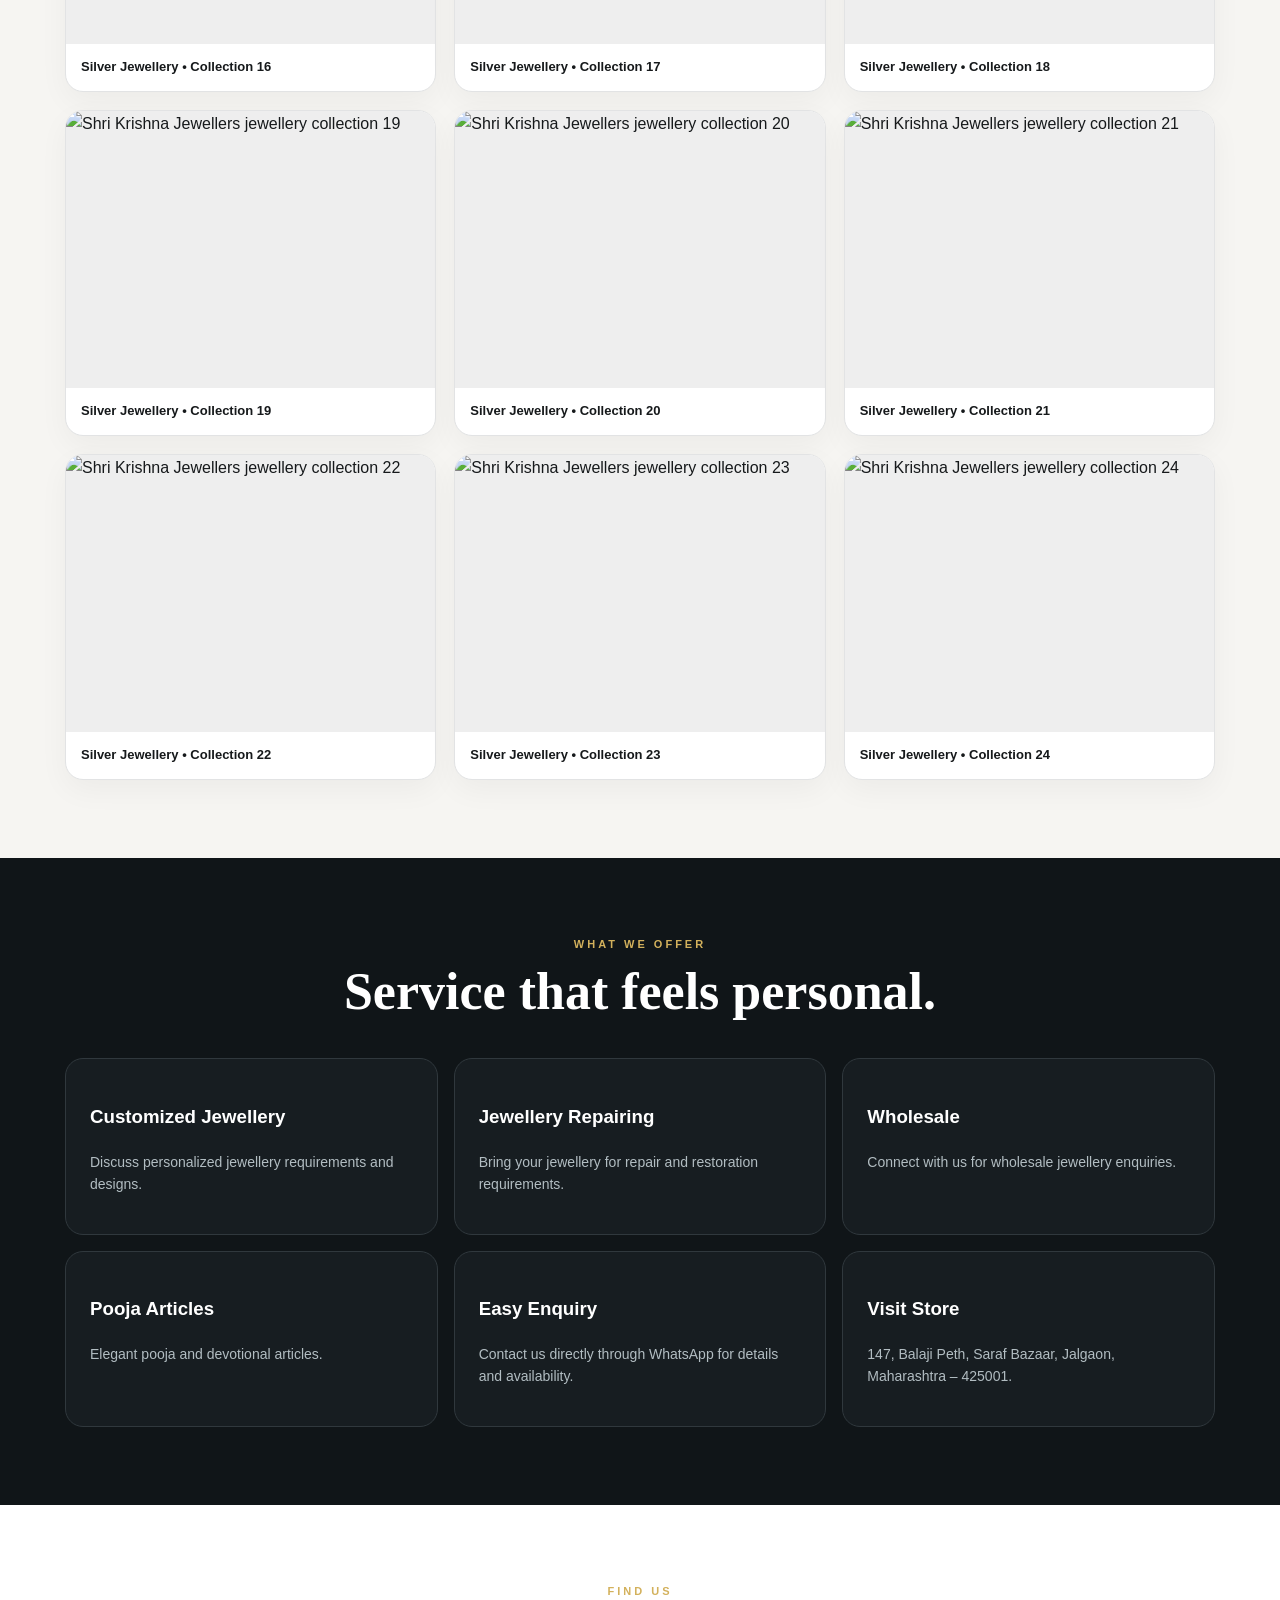
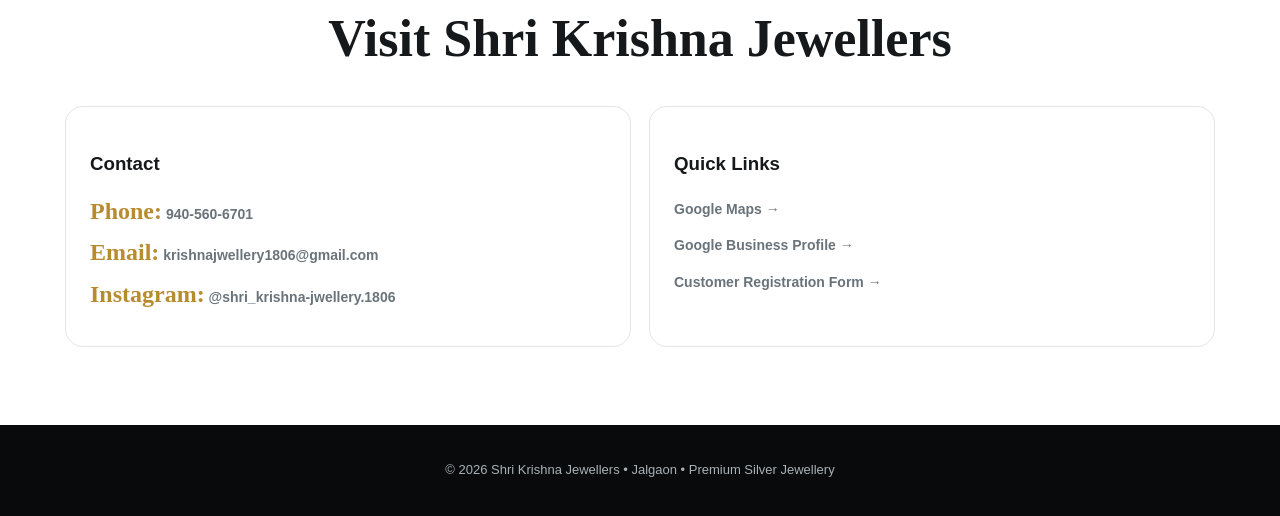
==== commit 3656bbda: "Add files via upload" ====
--- a/index.html
+++ b/index.html
@@ -1,14 +1,42 @@
 <!doctype html>
-<html lang="en"><head><meta charset="utf-8"><meta name="viewport" content="width=device-width,initial-scale=1"><meta name="description" content="Shri Krishna Jewellers, Jalgaon — Silver Jewellery, Customized Jewellery, Jewellery Repairing, Wholesale and Pooja Articles."><title>Shri Krishna Jewellers | Jalgaon</title><style>
-:root{--bg:#f7f7f5;--ink:#11161a;--muted:#68727a;--gold:#c9a24a;--silver:#dfe4e7;--line:#e4e6e8}*{box-sizing:border-box}html{scroll-behavior:smooth}body{margin:0;font-family:Arial,Helvetica,sans-serif;color:var(--ink);background:var(--bg);line-height:1.6}a{text-decoration:none;color:inherit}.wrap{width:min(1120px,92%);margin:auto}.top{background:#0d1012;color:#dfe4e7;text-align:center;font-size:12px;padding:8px;letter-spacing:.8px}.nav{height:78px;background:#fff;border-bottom:1px solid var(--line);display:flex;align-items:center;justify-content:space-between;position:sticky;top:0;z-index:10}.nav .wrap{display:flex;align-items:center;justify-content:space-between}.brand{display:flex;align-items:center;gap:12px;font-weight:800}.brand img{width:58px;height:58px;object-fit:contain}.brand small{display:block;color:#a77d20;font-size:10px;letter-spacing:2px}.links{display:flex;gap:25px;font-size:14px;font-weight:700}.btn{display:inline-block;padding:12px 20px;border-radius:30px;font-weight:800;font-size:14px}.dark{background:var(--ink);color:#fff}.hero{background:linear-gradient(135deg,#0f1418,#242d34);color:#fff}.hero .wrap{min-height:570px;display:grid;grid-template-columns:1.1fr .9fr;align-items:center;gap:40px}.eyebrow{font-size:12px;font-weight:800;letter-spacing:3px;color:var(--gold);text-transform:uppercase}.hero h1{font:700 clamp(46px,7vw,78px)/1.02 Georgia,serif;margin:18px 0}.hero h1 span{color:#e6c86d}.hero p{max-width:610px;color:#c8d0d5;font-size:17px}.hero .actions{display:flex;gap:12px;flex-wrap:wrap;margin-top:25px}.light{background:#fff;color:#11161a}.hero-logo{background:#fff;border-radius:24px;padding:28px;width:min(390px,90%);display:block;margin:auto;box-shadow:0 25px 60px #0006}.hero-art{position:relative}.badge{position:absolute;right:2%;bottom:2%;background:#fff;color:#11161a;padding:15px 18px;border-radius:15px;font-size:13px;box-shadow:0 15px 40px #0004}.badge b{display:block;font-size:17px}section{padding:80px 0}.section-title{text-align:center;max-width:700px;margin:0 auto 40px}.section-title h2{font:700 clamp(34px,5vw,52px)/1.1 Georgia,serif;margin:8px 0}.section-title p{color:var(--muted)}.features{display:grid;grid-template-columns:repeat(4,1fr);gap:15px}.feature,.card,.contact-box{background:#fff;border:1px solid var(--line);border-radius:18px;padding:25px}.feature b{color:var(--gold);font:700 25px Georgia,serif}.feature h3,.card h3{margin:8px 0}.feature p,.card p{color:var(--muted);font-size:14px}.about{background:#fff}.about-grid{display:grid;grid-template-columns:.8fr 1.2fr;gap:60px;align-items:center}.about-art{background:#11171b;border-radius:25px;min-height:380px;display:flex;align-items:end;padding:35px;color:#fff;overflow:hidden}.about-art h3{font:700 42px/1.05 Georgia,serif}.about-copy h2{font:700 46px/1.1 Georgia,serif;margin:8px 0 18px}.about-copy p{color:var(--muted)}.cards{display:grid;grid-template-columns:repeat(3,1fr);gap:18px}.card{transition:.2s}.card:hover{transform:translateY(-5px);box-shadow:0 18px 45px #10141818}.icon{font-size:30px;color:var(--gold)}.services{background:#101418;color:#fff}.services .section-title p{color:#aeb7bd}.service-grid{display:grid;grid-template-columns:repeat(3,1fr);gap:18px}.service{padding:27px;border:1px solid #303940;border-radius:18px;background:#161c21}.service h3{font:700 24px Georgia,serif}.service p{color:#aeb7bd;font-size:14px}.contact{background:#fff}.contact-grid{display:grid;grid-template-columns:1fr 1fr;gap:20px}.info{display:grid;gap:17px}.info strong{display:block;font-size:11px;color:#8b9399;letter-spacing:1px;text-transform:uppercase}.info a{font-weight:700}.cta{background:linear-gradient(135deg,#161c20,#0a0d0f);color:#fff;border-radius:25px;padding:45px;display:flex;align-items:center;justify-content:space-between;gap:25px}.cta h2{font:700 42px/1.1 Georgia,serif;margin:0}.cta p{color:#adb7bd}footer{background:#080a0c;color:#9ea8af;padding:40px 0;text-align:center}footer img{width:90px;background:#fff;border-radius:12px;padding:6px}.social{margin-top:12px}.social a{margin:0 8px;color:#fff;font-size:14px}@media(max-width:850px){.links{display:none}.hero .wrap,.about-grid,.contact-grid{grid-template-columns:1fr}.hero .wrap{padding:55px 0}.features,.cards,.service-grid{grid-template-columns:1fr 1fr}.about-art{min-height:280px}}@media(max-width:560px){section{padding:60px 0}.features,.cards,.service-grid{grid-template-columns:1fr}.cta{display:block}.cta h2{font-size:34px;margin-bottom:18px}.brand img{width:48px;height:48px}.nav{height:68px}}
-</style></head><body>
+<html lang="en">
+<head>
+<meta charset="utf-8"><meta name="viewport" content="width=device-width,initial-scale=1">
+<title>Shri Krishna Jewellers | Jalgaon</title>
+<meta name="description" content="Shri Krishna Jewellers, Jalgaon — Silver Jewellery, Customized Jewellery, Jewellery Repairing, Wholesale and Pooja Articles.">
+<style>
+*{box-sizing:border-box}html{scroll-behavior:smooth}body{margin:0;background:#f6f5f2;color:#16191b;font-family:Arial,Helvetica,sans-serif;line-height:1.6}a{color:inherit;text-decoration:none}.top{background:#101417;color:#ddd;padding:8px;text-align:center;font-size:11px;letter-spacing:1.5px}nav{background:#fff;border-bottom:1px solid #ddd;position:sticky;top:0;z-index:5}nav .in{max-width:1150px;margin:auto;padding:12px 4%;display:flex;align-items:center;justify-content:space-between;gap:20px}.brand{display:flex;align-items:center;gap:12px;font-weight:800}.brandmark{width:58px;height:58px;border-radius:12px;background:#171b1e;color:#d6b55e;display:grid;place-items:center;font:700 20px Georgia}.brand small{display:block;color:#a17b27;letter-spacing:2px;font-size:9px}.links{display:flex;gap:24px;font-size:13px;font-weight:700}.btn{display:inline-block;padding:12px 19px;border-radius:30px;font-weight:800;font-size:13px;background:#171b1e;color:#fff}.hero{background:linear-gradient(135deg,#101518,#283137);color:#fff}.hero .in{max-width:1150px;margin:auto;min-height:520px;padding:65px 4%;display:grid;grid-template-columns:1.1fr .9fr;align-items:center;gap:35px}.eyebrow{color:#d3b15c;font-size:11px;letter-spacing:3px;font-weight:800}h1{font:700 clamp(45px,7vw,78px)/1.02 Georgia,serif;margin:18px 0}h1 span{color:#dfc26f}.hero p{max-width:620px;color:#c5ced2;font-size:17px}.actions{display:flex;gap:12px;flex-wrap:wrap;margin-top:24px}.light{background:#fff;color:#15191b}.hero-card{background:#fff;padding:18px;border-radius:24px;box-shadow:0 30px 70px #0006}.hero-card img{width:100%;display:block;border-radius:14px;max-height:330px;object-fit:cover}section{padding:78px 4%}.in{max-width:1150px;margin:auto}.title{text-align:center;max-width:700px;margin:0 auto 38px}h2{font:700 clamp(34px,5vw,52px)/1.1 Georgia,serif;margin:10px 0}.muted{color:#69737a}.features,.services{display:grid;grid-template-columns:repeat(4,1fr);gap:16px}.box{background:#fff;border:1px solid #e2e3e4;border-radius:18px;padding:24px}.box b{font:700 24px Georgia;color:#b78b2f}.box p{color:#69737a;font-size:14px}.dark{background:#101518;color:#fff}.services{grid-template-columns:repeat(3,1fr)}.dark .box{background:#171d21;border-color:#30383d}.dark .box p{color:#b2bdc2}.gallery{display:grid;grid-template-columns:repeat(3,1fr);gap:18px}figure{margin:0;background:#fff;border:1px solid #e2e3e4;border-radius:18px;overflow:hidden;box-shadow:0 10px 30px #0000000b}figure img{width:100%;aspect-ratio:4/3;object-fit:cover;display:block;background:#eee}figcaption{padding:13px 15px;font-size:13px;font-weight:700}.contact{background:#fff}.contact-grid{display:grid;grid-template-columns:1fr 1fr;gap:18px}.contact a{font-weight:700}footer{background:#080a0c;color:#aab2b6;text-align:center;padding:35px 4%;font-size:13px}@media(max-width:850px){.links{display:none}.hero .in{grid-template-columns:1fr}.features,.gallery{grid-template-columns:1fr 1fr}.services,.contact-grid{grid-template-columns:1fr}}@media(max-width:560px){.features,.gallery{grid-template-columns:1fr}section{padding:58px 4%}}
+</style></head>
+<body>
 <div class="top">PREMIUM SILVER JEWELLERY • CUSTOMIZED • REPAIRING • WHOLESALE • POOJA ARTICLES</div>
-<header class="nav"><div class="wrap"><a class="brand" href="#home"><img src="logo.png" alt="Shri Krishna Jewellers logo"><span>Shri Krishna<br>Jewellers<small>JALGAON</small></span></a><nav class="links"><a href="#home">Home</a><a href="#about">About</a><a href="#collections">Collection</a><a href="#services">Services</a><a href="#contact">Contact</a></nav><a class="btn dark" href="https://wa.me/919405606701" target="_blank" rel="noopener">WhatsApp</a></div></header>
-<main id="home"><section class="hero"><div class="wrap"><div><div class="eyebrow">CRAFTED WITH TRUST • JALGAON</div><h1>Timeless <span>silver.</span><br>Personal style.</h1><p>Discover silver jewellery, customized jewellery, jewellery repairing, wholesale options and elegant pooja articles at Shri Krishna Jewellers.</p><div class="actions"><a class="btn light" href="#collections">Explore Collection</a><a class="btn" style="border:1px solid #69737b;color:#fff" href="https://docs.google.com/forms/d/e/1FAIpQLSd098OZO9wuTZd9VKY-iikTDnfRNSyvYXTgITchU3ZzIPZpMA/viewform?usp=sharing&ouid=113986973036358146931" target="_blank" rel="noopener">Customer Registration</a></div></div><div class="hero-art"><img class="hero-logo" src="logo.png" alt="Shri Krishna Jewellers"><div class="badge"><b>Visit Our Store</b>147, Balaji Peth, Saraf Bazaar<br>Jalgaon, Maharashtra</div></div></div></section>
-<section><div class="wrap"><div class="features"><div class="feature"><b>01</b><h3>Silver Jewellery</h3><p>Elegant pieces for everyday wear and special occasions.</p></div><div class="feature"><b>02</b><h3>Customized</h3><p>Personalized jewellery designed around your requirements.</p></div><div class="feature"><b>03</b><h3>Repairing</h3><p>Careful repair and restoration assistance.</p></div><div class="feature"><b>04</b><h3>Wholesale</h3><p>Wholesale jewellery enquiries and requirements.</p></div></div></div></section>
-<section id="about" class="about"><div class="wrap about-grid"><div class="about-art"><h3>Where tradition<br>meets modern<br>craft.</h3></div><div class="about-copy"><div class="eyebrow">ABOUT THE STORE</div><h2>Shri Krishna Jewellers</h2><p>Located in Saraf Bazaar, Jalgaon, Shri Krishna Jewellers brings together silver jewellery, customized designs, jewellery repairing, wholesale services and pooja articles in one destination.</p><p>Browse our offerings online, send an enquiry through WhatsApp, or visit our store for assistance.</p></div></div></section>
-<section id="collections"><div class="wrap"><div class="section-title"><div class="eyebrow">OUR COLLECTIONS</div><h2>Made to <span style="color:#b18427">shine.</span></h2><p>Explore our jewellery categories and contact us for current designs, availability and pricing.</p></div><div class="cards"><article class="card"><div class="icon">◇</div><h3>Silver Jewellery</h3><p>Elegant silver jewellery for daily wear, gifting and special occasions.</p><a href="https://wa.me/919405606701?text=Hello%20Shri%20Krishna%20Jewellers%2C%20I%20want%20to%20enquire%20about%20Silver%20Jewellery." target="_blank">Enquire →</a></article><article class="card"><div class="icon">✦</div><h3>Customized Jewellery</h3><p>Discuss your concept or reference for a customized piece.</p><a href="https://wa.me/919405606701?text=Hello%20Shri%20Krishna%20Jewellers%2C%20I%20want%20to%20enquire%20about%20Customized%20Jewellery." target="_blank">Create Yours →</a></article><article class="card"><div class="icon">◎</div><h3>Pooja Articles</h3><p>Elegant pooja and devotional articles for your home and occasions.</p><a href="https://wa.me/919405606701?text=Hello%20Shri%20Krishna%20Jewellers%2C%20I%20want%20to%20enquire%20about%20Pooja%20Articles." target="_blank">Enquire →</a></article></div></div></section>
-<section id="services" class="services"><div class="wrap"><div class="section-title"><div class="eyebrow">WHAT WE OFFER</div><h2>Service that feels personal.</h2><p>Jewellery solutions with direct, local customer service.</p></div><div class="service-grid"><div class="service"><div class="icon">✦</div><h3>Silver Jewellery</h3><p>Curated silver jewellery for daily wear, gifting and special occasions.</p></div><div class="service"><div class="icon">◇</div><h3>Customized Jewellery</h3><p>Discuss personalized jewellery requirements and designs.</p></div><div class="service"><div class="icon">⚒</div><h3>Jewellery Repairing</h3><p>Bring your jewellery to the store for repair and restoration requirements.</p></div><div class="service"><div class="icon">◆</div><h3>Wholesale</h3><p>Connect with us for wholesale jewellery enquiries.</p></div><div class="service"><div class="icon">ॐ</div><h3>Pooja Articles</h3><p>Browse our selection of pooja and devotional articles.</p></div><div class="service"><div class="icon">→</div><h3>Easy Enquiry</h3><p>Contact us through WhatsApp for product details and availability.</p></div></div></div></section>
-<section id="contact"><div class="wrap"><div class="section-title"><div class="eyebrow">FIND US</div><h2>Visit Shri Krishna Jewellers</h2><p>147, Balaji Peth, Saraf Bazaar, Jalgaon, Maharashtra – 425001</p></div><div class="contact-grid"><div class="contact-box"><h3>Store Information</h3><div class="info"><div><strong>Address</strong>147, Balaji Peth, Saraf Bazaar, Jalgaon, Maharashtra – 425001</div><div><strong>Phone</strong><a href="tel:+919405606701">940-560-6701</a></div><div><strong>Email</strong><a href="mailto:krishnajwellery1806@gmail.com">krishnajwellery1806@gmail.com</a></div><div><strong>Instagram</strong><a href="https://www.instagram.com/shri_krishna-jwellery.1806/" target="_blank" rel="noopener">@shri_krishna-jwellery.1806</a></div></div></div><div class="contact-box"><h3>Quick Links</h3><div class="info"><div><strong>Google Maps</strong><a href="https://www.google.com/maps/dir/Shri+Krishna+Jewellers,+147,+Balaji+Peth,+Saraf+Bazar+Rd,+Jalgaon,+Maharashtra+425001/Shri+Krishna+Jewellers,+147,+Balaji+Peth,+Saraf+Bazar+Rd,+Jalgaon,+Maharashtra+425001/@20.9994144,75.5659947,14.75z/data=!4m13!4m12!1m5!1m1!1s0x3bd90f711c36b9f7:0x919a68cf399275b1!2m2!1d75.5715322!2d21.0134581!1m5!1m1!1s0x3bd90f711c36b9f7:0x919a68cf399275b1!2m2!1d75.5715322!2d21.0134581" target="_blank" rel="noopener">Get Directions →</a></div><div><strong>Google Business Profile</strong><a href="https://share.google/ru4xUvHC3qm34UgaR" target="_blank" rel="noopener">View Business Profile →</a></div><div><strong>Customer Data</strong><a href="https://docs.google.com/forms/d/e/1FAIpQLSd098OZO9wuTZd9VKY-iikTDnfRNSyvYXTgITchU3ZzIPZpMA/viewform?usp=sharing&ouid=113986973036358146931" target="_blank" rel="noopener">Open Registration Form →</a></div></div></div></div></div></section>
-<section><div class="wrap"><div class="cta"><div><h2>Looking for something special?</h2><p>Send us a WhatsApp enquiry about your jewellery requirement.</p></div><a class="btn light" href="https://wa.me/919405606701" target="_blank" rel="noopener">Chat on WhatsApp →</a></div></div></section></main>
-<footer><div class="wrap"><img src="logo.png" alt="Shri Krishna Jewellers logo"><p>© 2026 Shri Krishna Jewellers. All rights reserved.</p><div class="social"><a href="https://www.instagram.com/shri_krishna-jwellery.1806/" target="_blank">Instagram</a><a href="https://share.google/ru4xUvHC3qm34UgaR" target="_blank">Google Business</a><a href="https://wa.me/919405606701" target="_blank">WhatsApp</a></div></div></footer></body></html>+<nav><div class="in"><a class="brand" href="#home"><div class="brandmark">SKJ</div><span>Shri Krishna<br>Jewellers<small>JALGAON</small></span></a><div class="links"><a href="#home">Home</a><a href="#collections">Collections</a><a href="#services">Services</a><a href="#contact">Contact</a></div><a class="btn" href="https://wa.me/919405606701" target="_blank">WhatsApp</a></div></nav>
+<header class="hero" id="home"><div class="in"><div><div class="eyebrow">CRAFTED WITH TRUST • JALGAON</div><h1>Timeless <span>silver.</span><br>Personal style.</h1><p>Discover silver jewellery, customized jewellery, jewellery repairing, wholesale options and elegant pooja articles at Shri Krishna Jewellers.</p><div class="actions"><a class="btn light" href="#collections">Explore Collection</a><a class="btn" style="border:1px solid #69737b" href="https://docs.google.com/forms/d/e/1FAIpQLSd098OZO9wuTZd9VKY-iikTDnfRNSyvYXTgITchU3ZzIPZpMA/viewform?usp=sharing&ouid=113986973036358146931" target="_blank">Customer Registration</a></div></div><div class="hero-card"><img src="images/jewellery-01.jpg" alt="Shri Krishna Jewellers jewellery"></div></div></header>
+<section><div class="in"><div class="features"><div class="box"><b>01</b><h3>Silver Jewellery</h3><p>Elegant pieces for daily wear and special occasions.</p></div><div class="box"><b>02</b><h3>Customized</h3><p>Personalized jewellery designed around your requirements.</p></div><div class="box"><b>03</b><h3>Repairing</h3><p>Careful repair and restoration assistance.</p></div><div class="box"><b>04</b><h3>Wholesale</h3><p>Wholesale jewellery enquiries and requirements.</p></div></div></div></section>
+<section id="collections"><div class="in"><div class="title"><div class="eyebrow">OUR COLLECTION</div><h2>Silver jewellery gallery</h2><p class="muted">Product visuals extracted from your uploaded jewellery PDF.</p></div><div class="gallery"><figure><img src="images/jewellery-01.jpg" alt="Shri Krishna Jewellers jewellery collection 1" loading="lazy"><figcaption>Silver Jewellery • Collection 1</figcaption></figure>
+<figure><img src="images/jewellery-02.jpg" alt="Shri Krishna Jewellers jewellery collection 2" loading="lazy"><figcaption>Silver Jewellery • Collection 2</figcaption></figure>
+<figure><img src="images/jewellery-03.jpg" alt="Shri Krishna Jewellers jewellery collection 3" loading="lazy"><figcaption>Silver Jewellery • Collection 3</figcaption></figure>
+<figure><img src="images/jewellery-04.jpg" alt="Shri Krishna Jewellers jewellery collection 4" loading="lazy"><figcaption>Silver Jewellery • Collection 4</figcaption></figure>
+<figure><img src="images/jewellery-05.jpg" alt="Shri Krishna Jewellers jewellery collection 5" loading="lazy"><figcaption>Silver Jewellery • Collection 5</figcaption></figure>
+<figure><img src="images/jewellery-06.jpg" alt="Shri Krishna Jewellers jewellery collection 6" loading="lazy"><figcaption>Silver Jewellery • Collection 6</figcaption></figure>
+<figure><img src="images/jewellery-07.jpg" alt="Shri Krishna Jewellers jewellery collection 7" loading="lazy"><figcaption>Silver Jewellery • Collection 7</figcaption></figure>
+<figure><img src="images/jewellery-08.jpg" alt="Shri Krishna Jewellers jewellery collection 8" loading="lazy"><figcaption>Silver Jewellery • Collection 8</figcaption></figure>
+<figure><img src="images/jewellery-09.jpg" alt="Shri Krishna Jewellers jewellery collection 9" loading="lazy"><figcaption>Silver Jewellery • Collection 9</figcaption></figure>
+<figure><img src="images/jewellery-10.jpg" alt="Shri Krishna Jewellers jewellery collection 10" loading="lazy"><figcaption>Silver Jewellery • Collection 10</figcaption></figure>
+<figure><img src="images/jewellery-11.jpg" alt="Shri Krishna Jewellers jewellery collection 11" loading="lazy"><figcaption>Silver Jewellery • Collection 11</figcaption></figure>
+<figure><img src="images/jewellery-12.jpg" alt="Shri Krishna Jewellers jewellery collection 12" loading="lazy"><figcaption>Silver Jewellery • Collection 12</figcaption></figure>
+<figure><img src="images/jewellery-13.jpg" alt="Shri Krishna Jewellers jewellery collection 13" loading="lazy"><figcaption>Silver Jewellery • Collection 13</figcaption></figure>
+<figure><img src="images/jewellery-14.jpg" alt="Shri Krishna Jewellers jewellery collection 14" loading="lazy"><figcaption>Silver Jewellery • Collection 14</figcaption></figure>
+<figure><img src="images/jewellery-15.jpg" alt="Shri Krishna Jewellers jewellery collection 15" loading="lazy"><figcaption>Silver Jewellery • Collection 15</figcaption></figure>
+<figure><img src="images/jewellery-16.jpg" alt="Shri Krishna Jewellers jewellery collection 16" loading="lazy"><figcaption>Silver Jewellery • Collection 16</figcaption></figure>
+<figure><img src="images/jewellery-17.jpg" alt="Shri Krishna Jewellers jewellery collection 17" loading="lazy"><figcaption>Silver Jewellery • Collection 17</figcaption></figure>
+<figure><img src="images/jewellery-18.jpg" alt="Shri Krishna Jewellers jewellery collection 18" loading="lazy"><figcaption>Silver Jewellery • Collection 18</figcaption></figure>
+<figure><img src="images/jewellery-19.jpg" alt="Shri Krishna Jewellers jewellery collection 19" loading="lazy"><figcaption>Silver Jewellery • Collection 19</figcaption></figure>
+<figure><img src="images/jewellery-20.jpg" alt="Shri Krishna Jewellers jewellery collection 20" loading="lazy"><figcaption>Silver Jewellery • Collection 20</figcaption></figure>
+<figure><img src="images/jewellery-21.jpg" alt="Shri Krishna Jewellers jewellery collection 21" loading="lazy"><figcaption>Silver Jewellery • Collection 21</figcaption></figure>
+<figure><img src="images/jewellery-22.jpg" alt="Shri Krishna Jewellers jewellery collection 22" loading="lazy"><figcaption>Silver Jewellery • Collection 22</figcaption></figure>
+<figure><img src="images/jewellery-23.jpg" alt="Shri Krishna Jewellers jewellery collection 23" loading="lazy"><figcaption>Silver Jewellery • Collection 23</figcaption></figure>
+<figure><img src="images/jewellery-24.jpg" alt="Shri Krishna Jewellers jewellery collection 24" loading="lazy"><figcaption>Silver Jewellery • Collection 24</figcaption></figure></div></div></section>
+<section class="dark" id="services"><div class="in"><div class="title"><div class="eyebrow">WHAT WE OFFER</div><h2>Service that feels personal.</h2></div><div class="services"><div class="box"><h3>Customized Jewellery</h3><p>Discuss personalized jewellery requirements and designs.</p></div><div class="box"><h3>Jewellery Repairing</h3><p>Bring your jewellery for repair and restoration requirements.</p></div><div class="box"><h3>Wholesale</h3><p>Connect with us for wholesale jewellery enquiries.</p></div><div class="box"><h3>Pooja Articles</h3><p>Elegant pooja and devotional articles.</p></div><div class="box"><h3>Easy Enquiry</h3><p>Contact us directly through WhatsApp for details and availability.</p></div><div class="box"><h3>Visit Store</h3><p>147, Balaji Peth, Saraf Bazaar, Jalgaon, Maharashtra – 425001.</p></div></div></div></section>
+<section class="contact" id="contact"><div class="in"><div class="title"><div class="eyebrow">FIND US</div><h2>Visit Shri Krishna Jewellers</h2></div><div class="contact-grid"><div class="box"><h3>Contact</h3><p><b>Phone:</b> <a href="tel:+919405606701">940-560-6701</a></p><p><b>Email:</b> <a href="mailto:krishnajwellery1806@gmail.com">krishnajwellery1806@gmail.com</a></p><p><b>Instagram:</b> <a href="https://www.instagram.com/shri_krishna-jwellery.1806/" target="_blank">@shri_krishna-jwellery.1806</a></p></div><div class="box"><h3>Quick Links</h3><p><a href="https://www.google.com/maps/dir/Shri+Krishna+Jewellers,+147,+Balaji+Peth,+Saraf+Bazar+Rd,+Jalgaon,+Maharashtra+425001/Shri+Krishna+Jewellers,+147,+Balaji+Peth,+Saraf+Bazar+Rd,+Jalgaon,+Maharashtra+425001/@20.9994144,75.5659947,14.75z" target="_blank">Google Maps →</a></p><p><a href="https://share.google/ru4xUvHC3qm34UgaR" target="_blank">Google Business Profile →</a></p><p><a href="https://docs.google.com/forms/d/e/1FAIpQLSd098OZO9wuTZd9VKY-iikTDnfRNSyvYXTgITchU3ZzIPZpMA/viewform?usp=sharing&ouid=113986973036358146931" target="_blank">Customer Registration Form →</a></p></div></div></div></section>
+<footer>© 2026 Shri Krishna Jewellers • Jalgaon • Premium Silver Jewellery</footer>
+</body></html>
